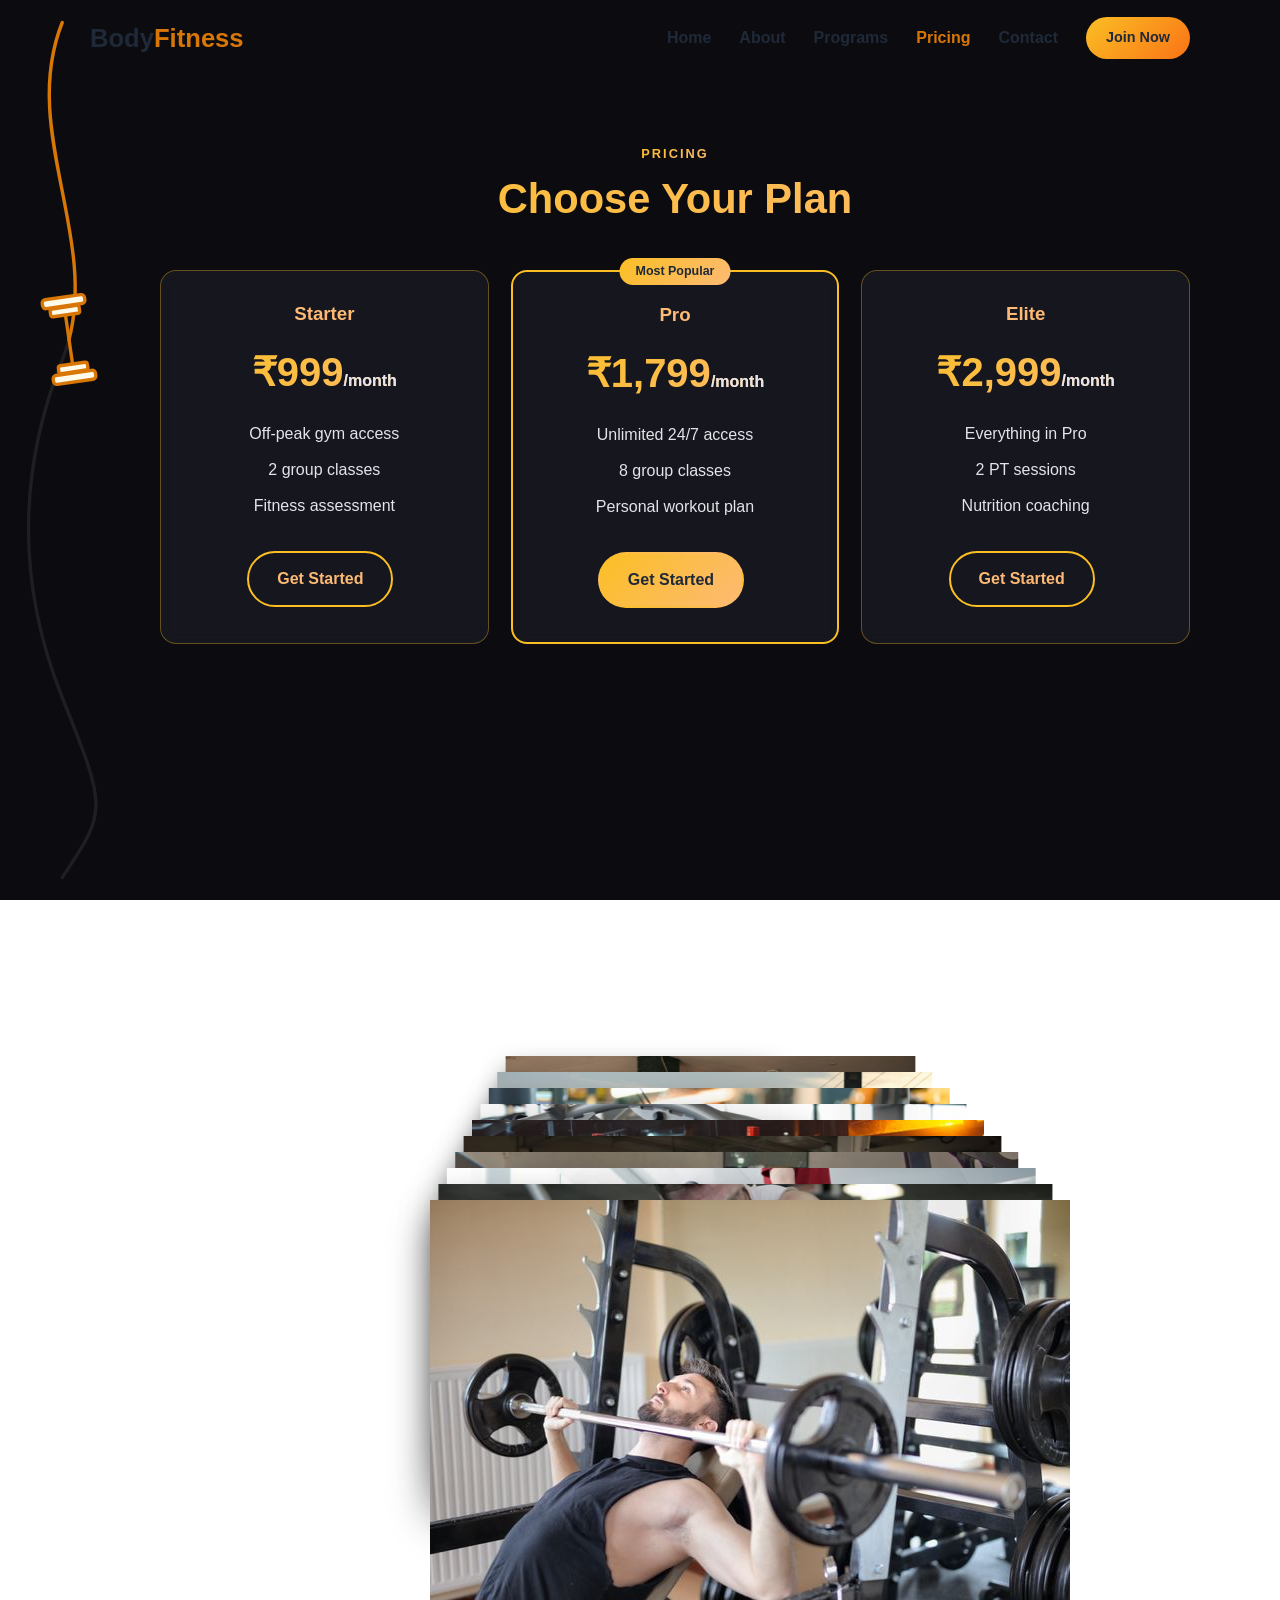
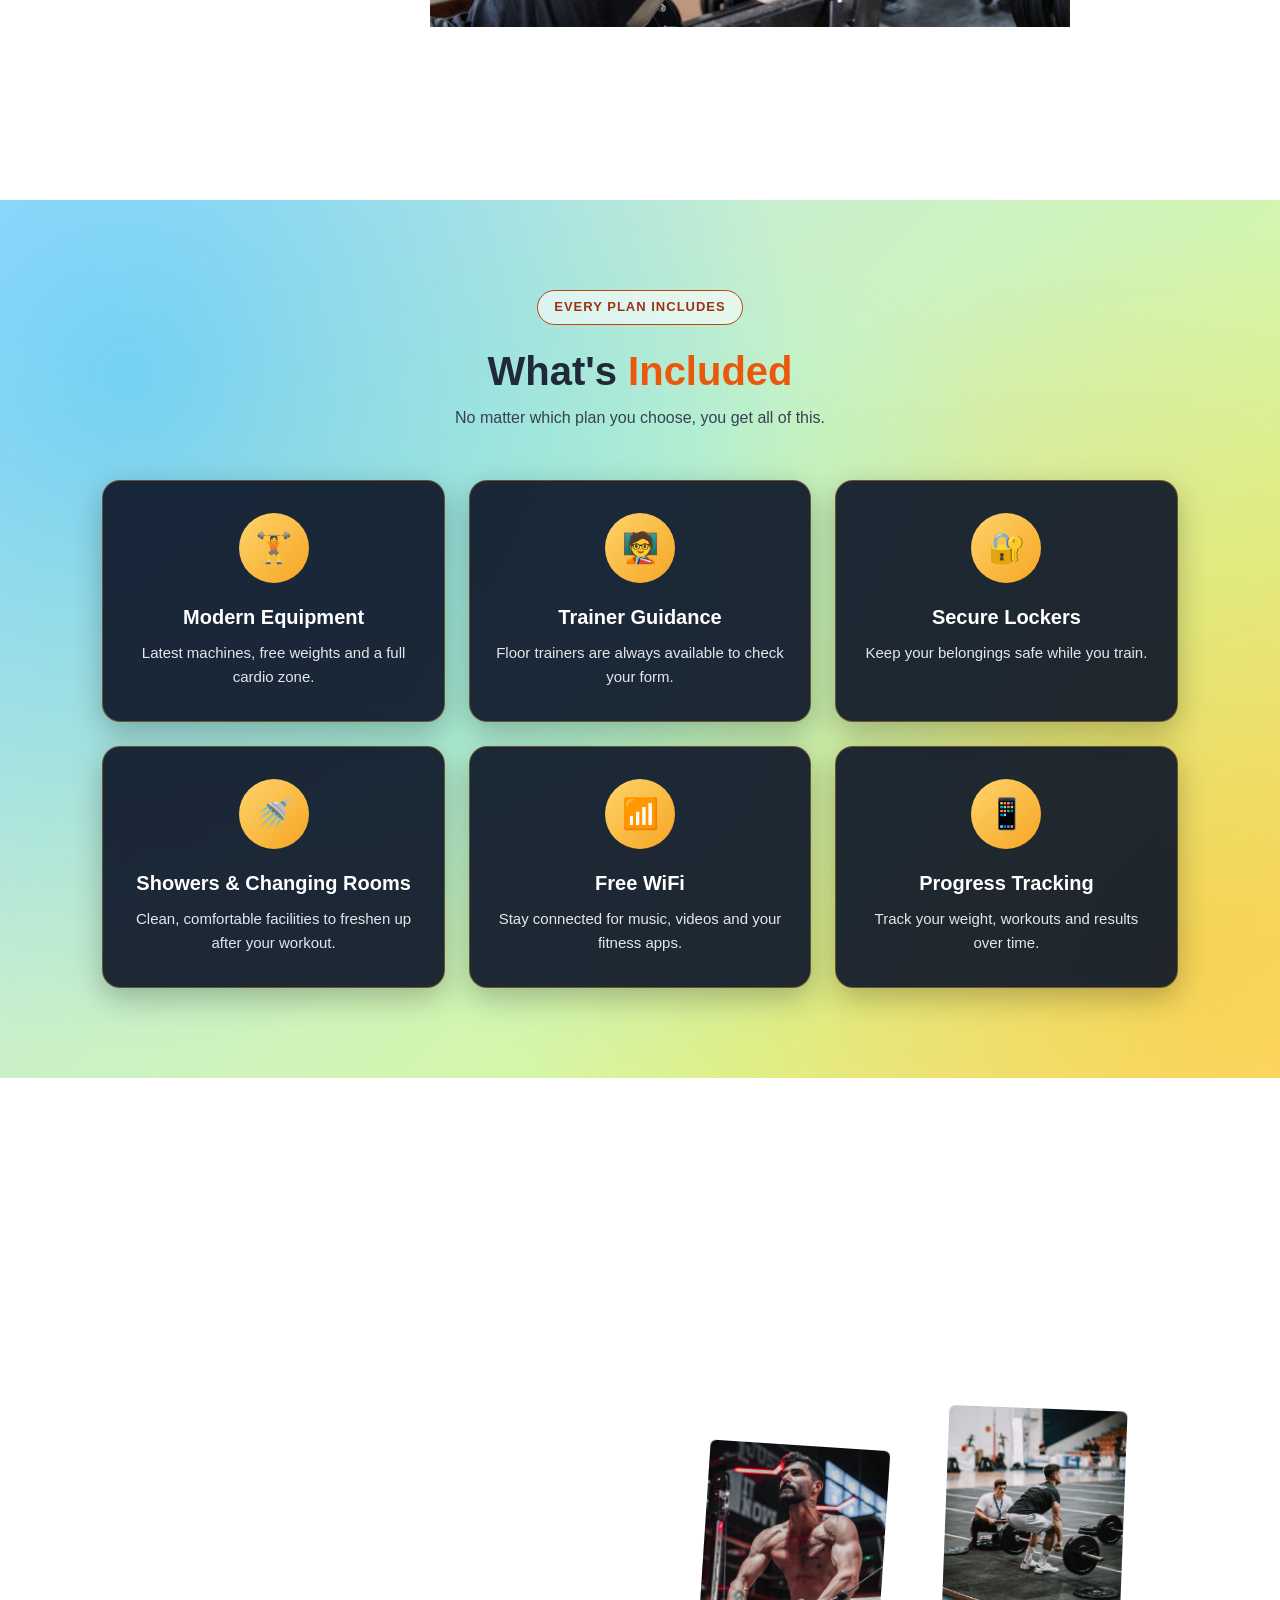
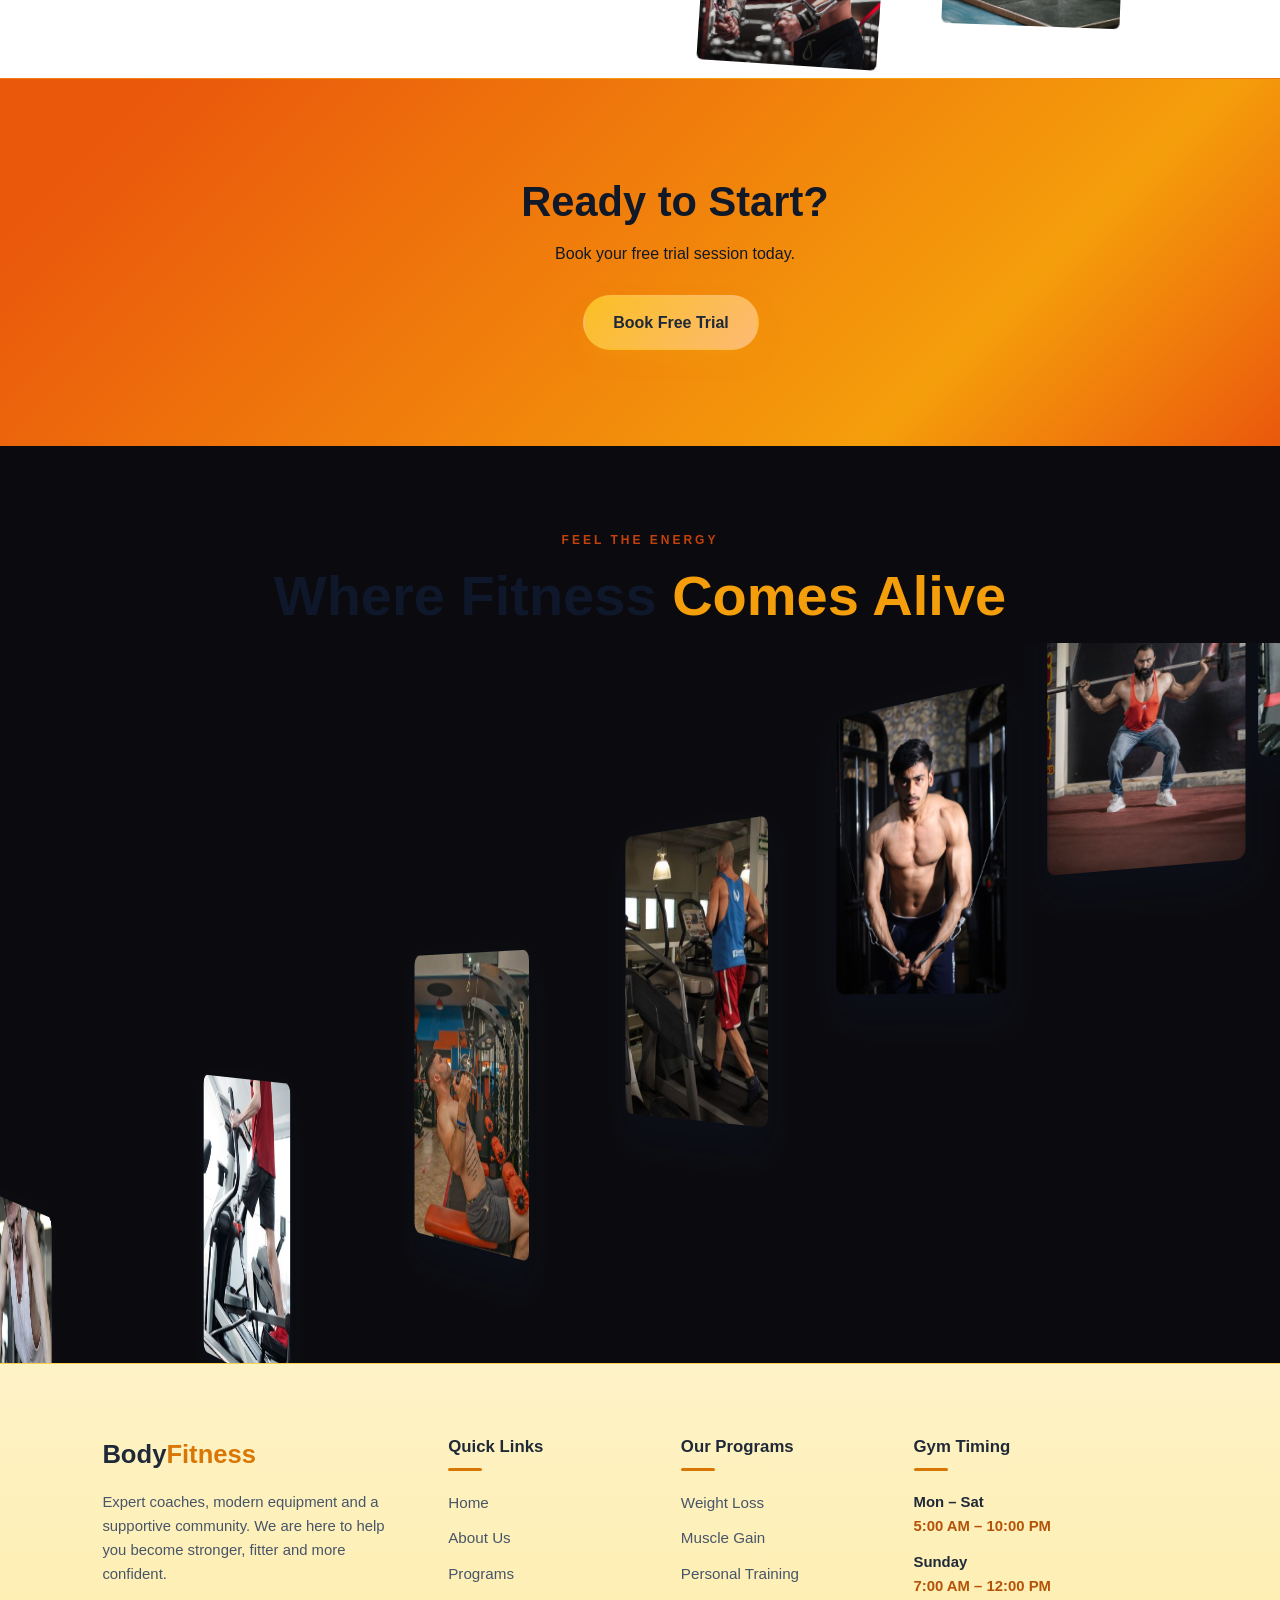
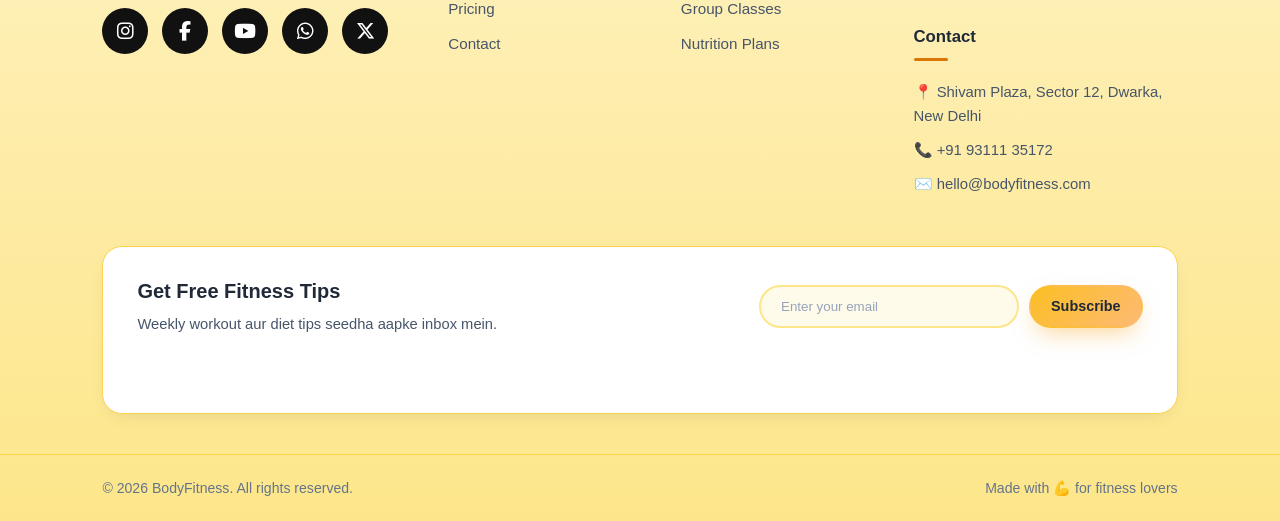
==== pricing.html @ fb6f9231 "update code" ====
<!DOCTYPE html>
<html lang="en">
<head>
  <meta charset="UTF-8" />
  <meta name="viewport" content="width=device-width, initial-scale=1" />
  <title>Pricing – BodyFitness</title>
  <link rel="stylesheet" href="style.css" />
  <link rel="stylesheet" href="https://cdnjs.cloudflare.com/ajax/libs/font-awesome/6.5.1/css/all.min.css">
  <link rel="stylesheet" href="image-trail.css" />
</head>
<body>

<!-- Scroll line + dumbbell -->
<svg class="scroll-line" viewBox="0 0 100 800" fill="none" aria-hidden="true">
  <path class="track" d="M50 20 C 10 120, 90 220, 50 320 S 10 520, 50 620 S 90 720, 50 780" />
  <path id="drawPath" d="M50 20 C 10 120, 90 220, 50 320 S 10 520, 50 620 S 90 720, 50 780" />
  <g id="dumbbell">
    <g id="dbSpin" stroke="#d97706" stroke-width="3" stroke-linejoin="round" fill="#fffbeb">
      <line x1="-22" y1="0" x2="22" y2="0" />
      <rect x="-38" y="-19" width="8" height="38" rx="3" />
      <rect x="-29" y="-13" width="7" height="26" rx="2" />
      <rect x="22" y="-13" width="7" height="26" rx="2" />
      <rect x="30" y="-19" width="8" height="38" rx="3" />
    </g>
  </g>
</svg>

<!-- Navigation -->
<header class="nav" id="nav">
  <div class="nav-inner">
    <a href="index.html" class="logo">Body<span>Fitness</span></a>
    <nav class="menu" id="menu">
      <a href="index.html">Home</a>
      <a href="about.html">About</a>
      <a href="programs.html">Programs</a>
      <a href="pricing.html" class="active">Pricing</a>
      <a href="contact.html">Contact</a>
      <a href="contact.html" class="btn btn-sm">Join Now</a>
    </nav>
    <button class="burger" id="burger" aria-label="Menu">☰</button>
  </div>
</header>

<!-- Pricing -->
<section id="pricing" class="section pricing-video page-top">
  <video class="bg-video" autoplay muted loop playsinline preload="metadata">
    <source src="video/Gym6.mp4" type="video/mp4">
  </video>
  <div class="bg-overlay"></div>

  <div class="container pricing-content">
    <div class="head reveal">
      <span class="eyebrow">Pricing</span>
      <h2>Choose Your Plan</h2>
    </div>
    <div class="grid g3">
      <article class="card price reveal">
        <h3>Starter</h3>
        <div class="amount">₹999<small>/month</small></div>
        <ul><li>Off-peak gym access</li><li>2 group classes</li><li>Fitness assessment</li></ul>
        <a href="contact.html" class="btn btn-outline">Get Started</a>
      </article>
      <article class="card price popular reveal">
        <span class="badge">Most Popular</span>
        <h3>Pro</h3>
        <div class="amount">₹1,799<small>/month</small></div>
        <ul><li>Unlimited 24/7 access</li><li>8 group classes</li><li>Personal workout plan</li></ul>
        <a href="contact.html" class="btn">Get Started</a>
      </article>
      <article class="card price reveal">
        <h3>Elite</h3>
        <div class="amount">₹2,999<small>/month</small></div>
        <ul><li>Everything in Pro</li><li>2 PT sessions</li><li>Nutrition coaching</li></ul>
        <a href="contact.html" class="btn btn-outline">Get Started</a>
      </article>
    </div>
  </div>
</section>

<!-- RECENT WORKS ANIMATION -->
<section class="rw-section" id="recent-works">
  <div class="rw-head">
    <span>RECENT WORKS</span>
    <span>2023-2026</span>
  </div>

  <div class="rw-scene">
    <div class="rw-stack">
      <div class="rw-card"><img src="images/Fitness.jpg" /></div>
      <div class="rw-card"><img src="images/Gym1.jpg" /></div>
      <div class="rw-card"><img src="images/Gym2.jpg" /></div>
      <div class="rw-card"><img src="images/Gym3.jpg" /></div>
      <div class="rw-card"><img src="images/Gym4.jpg" /></div>
      <div class="rw-card"><img src="images/Gym5.jpg" /></div>
      <div class="rw-card"><img src="images/Gym6.jpg" /></div>
      <div class="rw-card"><img src="images/Gym.jpg" /></div>
      <div class="rw-card"><img src="images/Crossfit.jpg" /></div>
      <div class="rw-card"><img src="images/Muscle-Gain.jpg" /></div>
    </div>
  </div>
</section>

<!-- WHAT'S INCLUDED -->
<section class="included" id="included">
  <div class="included-head">
    <span class="included-tag">Every Plan Includes</span>
    <h2>What's <span>Included</span></h2>
    <p>No matter which plan you choose, you get all of this.</p>
  </div>

  <div class="included-grid">
    <div class="inc-card">
      <div class="inc-icon">🏋️</div>
      <h3>Modern Equipment</h3>
      <p>Latest machines, free weights and a full cardio zone.</p>
    </div>

    <div class="inc-card">
      <div class="inc-icon">🧑‍🏫</div>
      <h3>Trainer Guidance</h3>
      <p>Floor trainers are always available to check your form.</p>
    </div>

    <div class="inc-card">
      <div class="inc-icon">🔐</div>
      <h3>Secure Lockers</h3>
      <p>Keep your belongings safe while you train.</p>
    </div>

    <div class="inc-card">
      <div class="inc-icon">🚿</div>
      <h3>Showers & Changing Rooms</h3>
      <p>Clean, comfortable facilities to freshen up after your workout.</p>
    </div>

    <div class="inc-card">
      <div class="inc-icon">📶</div>
      <h3>Free WiFi</h3>
      <p>Stay connected for music, videos and your fitness apps.</p>
    </div>

    <div class="inc-card">
      <div class="inc-icon">📱</div>
      <h3>Progress Tracking</h3>
      <p>Track your weight, workouts and results over time.</p>
    </div>
  </div>
</section>

<section class="included1" id="included1"
data-trail
data-images="images/DeadLift.jpg, images/flys.jpg, images/overhead.jpg, images/pullup.jpg, images/pushup.jpg, images/single leg lunge.jpg, images/trainer2.jpg, images/trainer3.jpg, images/trainer4.jpg, images/trainer1.jpg ">
</section>

<!-- CTA -->
<section id="cta" class="section cta">
  <div class="container center reveal">
    <h2>Ready to Start?</h2>
    <p>Book your free trial session today.</p>
    <a href="contact.html" class="btn">Book Free Trial</a>
  </div>
</section>

<!-- Gallery section -->
<section class="dg-section">

  <div class="dg-intro">
    <span class="dg-eyebrow">FEEL THE ENERGY</span>
    <h2>Where Fitness <span>Comes Alive</span></h2>
  </div>

  <div class="dg-stage">
    <div class="dg-card"><img src="images/Gym1.jpg" alt="" draggable="false" /></div>
    <div class="dg-card"><img src="images/Gym2.jpg" alt="" draggable="false" /></div>
    <div class="dg-card"><img src="images/Gym3.jpg" alt="" draggable="false" /></div>
    <div class="dg-card"><img src="images/Gym4.jpg" alt="" draggable="false" /></div>
    <div class="dg-card"><img src="images/gym7.jpg" alt="" draggable="false" /></div>
    <div class="dg-card"><img src="images/gym8.jpg" alt="" draggable="false" /></div>
    <div class="dg-card"><img src="images/Cardio.jpg" alt="" draggable="false" /></div>
    <div class="dg-card"><img src="images/single leg lunge.jpg" alt="" draggable="false" /></div>
  </div>

</section>

<!-- <footer class="footer">
  <div class="footer-links">
    <a href="index.html">Home</a>
    <a href="about.html">About</a>
    <a href="programs.html">Programs</a>
    <a href="pricing.html">Pricing</a>
    <a href="contact.html">Contact</a>
  </div>
  <p>© <span id="year"></span> BodyFitness. All rights reserved.</p>
</footer> -->
<footer class="ft">

  <div class="ft-main">

    <!-- Brand + social -->
    <div class="ft-col ft-brand">
      <a href="index.html" class="logo">Body<span>Fitness</span></a>
      <p>Expert coaches, modern equipment and a supportive community. We are here to help you become stronger, fitter and more confident.</p>
      <div class="ft-social">
  <a href="https://www.instagram.com" target="_blank" rel="noopener noreferrer" aria-label="Instagram" title="Instagram">
    <i class="fa-brands fa-instagram"></i>
  </a>
  <a href="https://www.facebook.com" target="_blank" rel="noopener noreferrer" aria-label="Facebook" title="Facebook">
    <i class="fa-brands fa-facebook-f"></i>
  </a>
   <a href="https://www.youtube.com" target="_blank" rel="noopener noreferrer" aria-label="YouTube" title="YouTube">
    <i class="fa-brands fa-youtube"></i>
   </a>
   <a href="https://wa.me/919311135172" target="_blank" rel="noopener noreferrer" aria-label="WhatsApp" title="WhatsApp">
    <i class="fa-brands fa-whatsapp"></i>
   </a>
   <a href="https://www.x.com" target="_blank" rel="noopener noreferrer" aria-label="X" title="X">
    <i class="fa-brands fa-x-twitter"></i>
   </a>
  </div>
    </div>

    <!-- Quick links -->
    <div class="ft-col">
      <h4>Quick Links</h4>
      <a href="index.html">Home</a>
      <a href="about.html">About Us</a>
      <a href="programs.html">Programs</a>
      <a href="pricing.html">Pricing</a>
      <a href="contact.html">Contact</a>
    </div>

    <!-- Programs -->
    <div class="ft-col">
      <h4>Our Programs</h4>
      <a href="programs.html">Weight Loss</a>
      <a href="programs.html">Muscle Gain</a>
      <a href="programs.html">Personal Training</a>
      <a href="programs.html">Group Classes</a>
      <a href="programs.html">Nutrition Plans</a>
    </div>

    <!-- Timing + Contact -->
    <div class="ft-col">
      <h4>Gym Timing</h4>
      <p class="ft-time"><b>Mon – Sat</b><span>5:00 AM – 10:00 PM</span></p>
      <p class="ft-time"><b>Sunday</b><span>7:00 AM – 12:00 PM</span></p>
      <h4 class="ft-gap">Contact</h4>
      <p>📍 Shivam Plaza, Sector 12, Dwarka, New Delhi</p>
      <p>📞 +91 93111 35172</p>
      <p>✉️ hello@bodyfitness.com</p>
    </div>

  </div>

  <!-- Newsletter -->
  <div class="ft-news">
    <div>
      <h4>Get Free Fitness Tips</h4>
      <p>Weekly workout aur diet tips seedha aapke inbox mein.</p>
    </div>
    <form id="newsForm" class="ft-form">
      <input type="email" placeholder="Enter your email" required />
      <button type="submit" class="btn btn-sm">Subscribe</button>
    </form>
    <p class="ft-msg" id="newsMsg"></p>
  </div>

  <!-- Bottom bar -->
  <div class="ft-bottom">
    <p>© <span id="year"></span> BodyFitness. All rights reserved.</p>
    <p>Made with 💪 for fitness lovers</p>
  </div>

</footer>

<script src="https://cdnjs.cloudflare.com/ajax/libs/gsap/3.12.5/gsap.min.js"></script>
<script src="image-trail.js"></script>
<script src="diagonal-stack.js"></script>
<script src="recent-works.js"></script>
<script src="script.js"></script>
</body>
</html>
---- style.css ----
:root{--bg:#0b0b0f;--bg2:#14141b;--card:#1a1a23;--text:#f2f2f5;--muted:#a0a0ad;--accent:#d97706;--accent2:#f97316;--radius:16px}
*{box-sizing:border-box;margin:0;padding:0}
html{scroll-behavior:smooth;scroll-padding-top:70px}
body{font-family:'Segoe UI',Roboto,Arial,sans-serif;background:var(--bg);color:var(--text);line-height:1.6;overflow-x:hidden}
a{color:inherit;text-decoration:none}
ul{list-style:none}
p{color:var(--muted)}
.container{width:min(1100px,92%);margin:auto}
.center{text-align:center}

/* Buttons */
.btn{display:inline-block;background:linear-gradient(135deg,var(--accent),var(--accent2));color:#111;font-weight:700;
  padding:13px 28px;border-radius:50px;border:2px solid transparent;cursor:pointer;transition:.25s;margin:6px 8px 6px 0}
.btn:hover{transform:translateY(-3px);box-shadow:0 10px 25px rgba(255,90,31,.35)}
.btn-outline{background:transparent;color:var(--text);border-color:var(--accent)}
.btn-sm{padding:9px 20px;font-size:.9rem;margin:0}

/* Scroll line */
.scroll-line{position:fixed;left:6px;top:0;height:100vh;aspect-ratio:100/800;z-index:40;pointer-events:none;overflow:visible}
.scroll-line path{stroke-linecap:round;stroke-width:3;fill:none}
.scroll-line .track{stroke:rgba(255,255,255,.08)}
#drawPath{stroke:var(--accent)}
@media(max-width:1100px){.scroll-line{display:none}}
@media(min-width:1101px){.hero-content,.section>.container,.footer{padding-left:70px}}

/* Navbar */
/* .nav{position:fixed;top:0;width:100%;z-index:60;transition:.3s}
.nav.scrolled{background:rgba(11,11,15,.9);backdrop-filter:blur(10px);box-shadow:0 5px 20px rgba(0,0,0,.5)}
.nav-inner{width:min(1100px,92%);margin:auto;display:flex;justify-content:space-between;align-items:center;height:76px;transition:height .3s}
.nav.scrolled .nav-inner{height:58px}
.logo{font-size:1.6rem;font-weight:800}
.logo span{color:var(--accent)}
.menu{display:flex;align-items:center;gap:28px}
.menu a:not(.btn):hover,.menu a.active{color:var(--accent)}
.burger{display:none;background:none;border:0;color:#fff;font-size:1.8rem;cursor:pointer} */
/* Navbar */
/* .nav{position:fixed;top:0;width:100%;z-index:60;transition:.3s;background:rgba(255,251,235,.85);backdrop-filter:blur(10px);border-bottom:1px solid #fde68a}
.nav.scrolled{background:rgba(255,251,235,.96);backdrop-filter:blur(10px);box-shadow:0 5px 20px rgba(15,23,42,.15)}
.nav-inner{width:min(1100px,92%);margin:auto;display:flex;justify-content:space-between;align-items:center;height:76px;transition:height .3s}
.nav.scrolled .nav-inner{height:58px}
.logo{font-size:1.6rem;font-weight:800;color:#1f2937}
.logo span{color:#d97706}
.menu{display:flex;align-items:center;gap:28px}
.menu a:not(.btn){color:#1f2937;font-weight:600}
.menu a:not(.btn):hover,.menu a.active{color:#d97706}
.menu a.btn.btn-sm{background:linear-gradient(135deg,#fbbf24,#f97316);color:#1f2937;border:none;box-shadow:0 8px 20px -8px rgba(245,158,11,.6)}
.menu a.btn.btn-sm:hover{transform:translateY(-2px);box-shadow:0 12px 26px -8px rgba(245,158,11,.7)}
.burger{display:none;background:none;border:0;color:#1f2937;font-size:1.8rem;cursor:pointer} */
.nav{position:fixed;top:0;width:100%;z-index:60;transition:.3s;background:transparent;border:0;box-shadow:none;backdrop-filter:none}
.nav.scrolled{background:transparent;box-shadow:none;backdrop-filter:none}
.nav-inner{width:min(1100px,92%);margin:auto;display:flex;justify-content:space-between;align-items:center;height:76px;transition:height .3s}
.nav.scrolled .nav-inner{height:58px}
.logo{font-size:1.6rem;font-weight:800;color:#1f2937}
.logo span{color:#d97706}
.menu{display:flex;align-items:center;gap:28px}
.menu a:not(.btn){color:#1f2937;font-weight:600}
.menu a:not(.btn):hover,.menu a.active{color:#d97706}
.menu a.btn.btn-sm{background:linear-gradient(135deg,#fbbf24,#f97316);color:#1f2937;border:none;box-shadow:none}
.menu a.btn.btn-sm:hover{transform:translateY(-2px)}
.burger{display:none;background:none;border:0;color:#1f2937;font-size:1.8rem;cursor:pointer}

/* Hero */
.hero{position:relative;height:100vh;min-height:620px;display:flex;align-items:center;overflow:hidden;
  background:radial-gradient(circle at 75% 25%,rgba(255,90,31,.35),transparent 55%),var(--bg2)}
.hero-video{position:absolute;inset:0;width:100%;height:100%;object-fit:cover}
.hero-overlay{position:absolute;inset:0;background:linear-gradient(90deg,rgba(0,0,0,.77),rgba(0,0,0,.1))}
.hero-content{position:relative;z-index:2}
.tag{display:inline-block;background:rgba(255,255,255,.1);padding:6px 16px;border-radius:50px;font-size:.85rem;color:var(--accent2);margin-bottom:18px}
.hero h1{font-size:clamp(2.4rem,6vw,4.6rem);line-height:1.1;margin-bottom:18px}
.hero h1 span{color:var(--accent)}
.hero p{max-width:520px;margin-bottom:26px;color:#ddd}

/* Sections */
.section{padding:90px 0}
.dark{background:var(--bg2)}
.head{text-align:center;margin-bottom:46px}
.eyebrow{color:var(--accent);font-weight:700;letter-spacing:2px;text-transform:uppercase;font-size:.8rem}
h2{font-size:clamp(1.7rem,3.5vw,2.6rem);margin:8px 0 14px;line-height:1.2}
.two-col{display:grid;grid-template-columns:1fr 1fr;gap:50px;align-items:center}
.stats{display:grid;gap:16px}
.stats div{background:var(--card);padding:22px;border-radius:var(--radius);border-left:5px solid var(--accent)}
.stats b{font-size:2.2rem;color:var(--accent);display:block}
.stats small{color:var(--muted)}

.grid{display:grid;grid-template-columns:repeat(4,1fr);gap:22px}
.grid.g3{grid-template-columns:repeat(3,1fr)}
.card{background:var(--card);padding:28px;border-radius:var(--radius);border:1px solid #262633;transition:.3s}
.card:hover{transform:translateY(-6px);border-color:var(--accent)}
.icon{font-size:2.2rem;margin-bottom:10px}

.price{position:relative;text-align:center}
.amount{font-size:2.5rem;font-weight:800;margin:12px 0}
.amount small{font-size:1rem;color:var(--muted)}
.price ul{margin-bottom:22px;color:var(--muted)}
.price li{padding:5px 0}
.popular{border:2px solid var(--accent)}
.badge{position:absolute;top:-14px;left:50%;transform:translateX(-50%);background:var(--accent);color:#111;padding:4px 16px;border-radius:50px;font-size:.78rem;font-weight:700}

/* .cta{background:linear-gradient(135deg,rgba(255,90,31,.18),rgba(255,183,3,.08)),var(--bg2)}
.cta p{margin-bottom:22px} */
/* CTA: golden-peach */
.cta{
  background:linear-gradient(135deg,#ea580c 10%,#f59e0b 75%,#ea580c 100%);
  border-top:1px solid rgba(251,191,36,.25);
}
.cta h2{
  /* background:linear-gradient(135deg,#fbbf24,#fdba74); */
  background: none;
  -webkit-background-clip:initial;
  background-clip:initial;
  -webkit-text-fill-color:#111827;
  color: #111827;
}
.cta p{
  margin-bottom:22px;
  color:#111827;
}
.cta .btn{
  background:linear-gradient(135deg,#fbbf24,#fdba74);
  color:#1f2937;
  box-shadow:0 10px 25px -8px rgba(245,158,11,.5);
  transition: background .3s ease, color .3s ease,transform .3s ease,box-shadow .3s ease;
}
.cta .btn:hover{
  background: #111827;
  color:#fbbf24;
  transform:translateY(-3px);
  box-shadow:0 16px 32px -8px rgba(17,24,39,.5);
}
.footer{background:#07070a;padding:26px 0;text-align:center}

/* Reveal */
.reveal{opacity:0;transform:translateY(40px);transition:opacity 1s,transform 1s}
.reveal.show{opacity:1;transform:none}

@media(max-width:900px){.two-col{grid-template-columns:1fr}.grid,.grid.g3{grid-template-columns:1fr 1fr}}
@media(max-width:640px){
  .burger{display:block}
  .menu{position:absolute;top:76px;left:0;width:100%;background:var(--bg2);flex-direction:column;padding:24px 0;gap:18px;display:none}
  .menu.open{display:flex}
  .grid,.grid.g3{grid-template-columns:1fr}
  .section{padding:65px 0}
}

/* About video background */
/* .about-video{position:relative;overflow:hidden;background:var(--bg2)}
.bg-video{position:absolute;inset:0;width:100%;height:100%;object-fit:cover}
.bg-overlay{position:absolute;inset:0;background:linear-gradient(90deg,rgba(0,0,0,.66),rgba(0,0,0,.11))}
.about-content{position:relative;z-index:2}
.about-video p{color:#e4e4ea}
.about-video .stats div{background:rgba(26,26,35,.75);backdrop-filter:blur(6px)} */
/* About video background */
.about-video{position:relative;overflow:hidden;background:var(--bg2)}
.bg-video{position:absolute;inset:0;width:100%;height:100%;object-fit:cover}
.bg-overlay{position:absolute;inset:0;background:linear-gradient(90deg,rgba(0,0,0,.66),rgba(0,0,0,.11))}
.about-content{position:relative;z-index:2}
.about-video p{color:#e4e4ea}

/* Eyebrow: golden */
.about-video .eyebrow{color:#fbbf24}

/* Stats cards */
.about-video .stats div{
  background:rgba(26,26,35,.75);
  backdrop-filter:blur(6px);
  border-left:4px solid #fbbf24;
  transition:.3s;
}
.about-video .stats div:hover{
  transform:translateX(-8px);
  box-shadow:0 14px 30px -10px rgba(245,158,11,.5);
}

/* Numbers: golden-peach gradient text */
.about-video .stats b{
  background:linear-gradient(135deg,#fbbf24,#fdba74);
  -webkit-background-clip:text;
  background-clip:text;
  -webkit-text-fill-color:transparent;
  color:transparent;
}

/* Programs video background */
.programs-video {
  position: relative;
  overflow: hidden;
  background: #000;
}

.programs-video .bg-video {
  position: absolute;
  inset: 0;
  width: 100%;
  height: 100%;
  object-fit: cover;
  z-index: 0;
}

.programs-video .bg-overlay {
  position: absolute;
  inset: 0;
  background: rgba(0, 0, 0, 0.15);
  z-index: 1;
}

.programs-content {
  position: relative;
  z-index: 2;
}

.programs-video p {
  color: #fff;
  text-shadow: 0 2px 8px rgba(0, 0, 0, 0.7);
}

.programs-video .card {
  background: rgba(26, 26, 35, 0.45);
  backdrop-filter: blur(2px);
  -webkit-backdrop-filter: blur(2px);
  border: 1px solid rgba(251, 191, 36, 0.35);
}

/* Programs: golden-peach */
.programs-video h1,
.programs-video h2 {
  background: linear-gradient(135deg, #fbbf24, #fdba74);
  -webkit-background-clip: text;
  background-clip: text;
  -webkit-text-fill-color: transparent;
  color: transparent;
  text-shadow: none;
}

.programs-video .card h3 {
  color: #fdba74;
  text-shadow: 0 2px 8px rgba(0, 0, 0, 0.7);
}

.programs-video .eyebrow {
  background: linear-gradient(135deg, #fbbf24, #fdba74);
  -webkit-background-clip: text;
  background-clip: text;
  -webkit-text-fill-color: transparent;
  color: transparent;
}

/* Programs video background */
/* .programs-video{position:relative;overflow:hidden;background:var(--bg2)}
.programs-video .bg-overlay{background:rgba(0,0,0,.1)}
.programs-content{position:relative;z-index:2}
.programs-video p{color:#e4e4ea}
.programs-video .card{background:rgba(26,26,35,.7);backdrop-filter:blur(6px)} */

/* Programs: golden-peach */
/* .programs-video h1,
.programs-video h2{
  background:linear-gradient(135deg,#fbbf24,#fdba74);
  -webkit-background-clip:text;
  background-clip:text;
  -webkit-text-fill-color:transparent;
  color:transparent;
}
.programs-video .card h3{
  color:#fdba74;
}
.programs-video .card{
  border:1px solid rgba(251,191,36,.35);
}
.programs-video .bg-overlay{
  background:rgba(0,0,0,.4);
}

.programs-video .eyebrow{
  background:linear-gradient(135deg,#fbbf24,#fdba74);
  -webkit-background-clip:text;
  background-clip:text;
  -webkit-text-fill-color:transparent;
  color:transparent;
} */

/* Contact */
.contact-info{display:grid;gap:18px}
.info-item{display:flex;gap:16px;align-items:flex-start;background:var(--card);padding:18px;border-radius:var(--radius);border-left:5px solid var(--accent)}
.info-item .icon{font-size:1.6rem;margin:0}
.info-item h3{font-size:1rem;margin-bottom:2px}
.contact-form{display:grid;gap:14px}
.contact-form input,.contact-form select,.contact-form textarea{
  width:100%;padding:14px 16px;background:var(--bg2);border:1px solid #2c2c3a;border-radius:12px;
  color:var(--text);font:inherit;outline:none;transition:.25s}
.contact-form input:focus,.contact-form select:focus,.contact-form textarea:focus{border-color:var(--accent);box-shadow:0 0 0 3px rgba(255,90,31,.2)}
.contact-form button{margin:0;width:100%}
.form-msg{text-align:center;color:var(--accent2);min-height:1.2em}

/* Pricing video background */
.pricing-video{position:relative;overflow:hidden;background:var(--bg2)}
.pricing-video .bg-overlay{background:rgba(0,0,0,.4)}
.pricing-content{position:relative;z-index:2}
.pricing-video p,.pricing-video .price ul{color:#e4e4ea}
.pricing-video .card{
  background:rgba(26,26,35,.75);
  backdrop-filter:blur(6px);
  border:1px solid rgba(251,191,36,.35);
}
.pricing-video .card:hover{border-color:#fbbf24}

/* Golden-peach: label + heading + plan names + price */
.pricing-video .eyebrow,
.pricing-video h1,
.pricing-video h2,
.pricing-video .amount{
  background:linear-gradient(135deg,#fbbf24,#fdba74);
  -webkit-background-clip:text;
  background-clip:text;
  -webkit-text-fill-color:transparent;
  color:transparent;
}
.pricing-video .card h3{color:#fdba74}
.pricing-video .amount small{
  -webkit-text-fill-color:#e4e4ea;
  color:#e4e4ea;
}

/* Popular plan */
.pricing-video .popular{border:2px solid #fbbf24}
.pricing-video .badge{
  background:linear-gradient(135deg,#fbbf24,#fdba74);
  color:#1f2937;
}

/* Buttons */
.pricing-video .btn{
  background:linear-gradient(135deg,#fbbf24,#fdba74);
  color:#1f2937;
}
.pricing-video .btn-outline{
  background:transparent;
  color:#fdba74;
  border-color:#fbbf24;
}
.pricing-video .btn-outline:hover{
  background:linear-gradient(135deg,#fbbf24,#fdba74);
  color:#1f2937;
}

/* Contact video background */
/* .contact-video{position:relative;overflow:hidden;background:var(--bg2)}
.contact-video .bg-overlay{background:rgba(0,0,0,.2)}
.contact-content{position:relative;z-index:2}
.contact-video p{color:#e4e4ea}
.contact-video .info-item{background:rgba(26,26,35,.75);backdrop-filter:blur(6px)}
.contact-video .contact-form{background:rgba(26,26,35,.75);backdrop-filter:blur(6px)}
.contact-video .contact-form input,
.contact-video .contact-form select,
.contact-video .contact-form textarea{background:rgba(11,11,15,.7)} */
/* Contact video background */
.contact-video{position:relative;overflow:hidden;background:var(--bg2)}
.contact-video .bg-overlay{background:rgba(0,0,0,.4)}
.contact-content{position:relative;z-index:2}
.contact-video p{color: #fbbf24}

/* Golden-peach: label + heading */
.contact-video .eyebrow,
.contact-video h1,
.contact-video h2{
  background:linear-gradient(135deg,#fbbf24,#fdba74);
  -webkit-background-clip:text;
  background-clip:text;
  -webkit-text-fill-color:transparent;
  color:transparent;
}

/* Info cards */
.contact-video .info-item{
  background:rgba(26,26,35,.75);
  backdrop-filter:blur(6px);
  border-left:5px solid #fbbf24;
}
.contact-video .info-item h3{color:#fdba74}

/* Form */
.contact-video .contact-form{
  background:rgba(26,26,35,.75);
  backdrop-filter:blur(6px);
  border:1px solid rgba(251,191,36,.35);
  padding:22px;
  border-radius:var(--radius);
}
.contact-video .contact-form input,
.contact-video .contact-form select,
.contact-video .contact-form textarea{
  background:rgba(11,11,15,.7);
  border:1px solid rgba(251,191,36,.3);
}
.contact-video .contact-form input:focus,
.contact-video .contact-form select:focus,
.contact-video .contact-form textarea:focus{
  border-color:#fbbf24;
  box-shadow:0 0 0 3px rgba(251,191,36,.25);
}

/* Button + message */
.contact-video .contact-form .btn{
  background:linear-gradient(135deg,#fbbf24,#fdba74);
  color:#1f2937;
  box-shadow:0 10px 25px -8px rgba(245,158,11,.5);
}
.contact-video .form-msg{color:#fdba74}

.contact-video .info-item + .btn,
.contact-video .contact-info .btn,
.contact-video a.btn{
  background:linear-gradient(135deg,#fbbf24,#fdba74);
  color:#1f2937;
  box-shadow:0 10px 25px -8px rgba(245,158,11,.5);
}
.contact-video .contact-info .btn:hover,
.contact-video a.btn:hover{
  transform:translateY(-3px);
  box-shadow:0 16px 32px -8px rgba(245,158,11,.6);
}

/* Workouts slider */
/* .wk-section{overflow:hidden}
.wk-slider{overflow:hidden;padding:30px 0 20px}
.wk-track{display:flex;gap:24px;transition:transform .6s cubic-bezier(.2,.8,.2,1);will-change:transform;position:relative}

.wk-card{position:relative;flex:0 0 280px;height:430px;border-radius:20px;overflow:hidden;cursor:pointer;
  transform:scale(.86);opacity:.5;filter:brightness(.7);transition:transform .6s,opacity .6s,filter .6s;background:var(--card)}
.wk-card img{width:100%;height:100%;object-fit:cover;display:block}
.wk-card.active{transform:scale(1);opacity:1;filter:none;box-shadow:0 20px 50px rgba(255,90,31,.25)}

.wk-label{position:absolute;left:18px;bottom:18px;font-weight:800;font-style:italic;text-transform:uppercase;
  color:rgba(255,255,255,.85);letter-spacing:1px;transition:opacity .3s}
.wk-card.active .wk-label{opacity:0}

.wk-panel{position:absolute;left:0;right:0;bottom:0;height:46%;background:var(--accent);color:#111;
  padding:10px 20px 20px;display:flex;flex-direction:column;justify-content:flex-end;gap:10px;
  transform:translateY(calc(100% + 50px ));transition:transform .6s cubic-bezier(.2,.8,.2,1)}
.wk-card.active .wk-panel{transform:translateY(0)}
.wk-wave{position:absolute;left:0;top:-38px;width:100%;height:40px;fill:var(--accent)}
.wk-panel h3{font-style:italic;text-transform:uppercase;font-size:1.25rem;line-height:1.2}
.wk-watch{align-self:flex-start;background:transparent;color:#111;border:2px solid #111;padding:8px 22px}
.wk-watch:hover{background:#111;color:#fff;box-shadow:none}

.wk-nav{display:flex;justify-content:center;gap:14px;margin-top:10px}
.wk-nav button{width:48px;height:48px;border-radius:50%;border:2px solid var(--accent);background:transparent;
  color:var(--text);font-size:1.6rem;cursor:pointer;transition:.25s}
.wk-nav button:hover{background:var(--accent);color:#111}

/* Video popup */
/* .wk-modal{position:fixed;inset:0;background:rgba(0,0,0,.88);display:none;align-items:center;justify-content:center;z-index:100;padding:20px}
.wk-modal.open{display:flex}
.wk-modal video{max-width:min(900px,100%);max-height:80vh;border-radius:14px}
.wk-close{position:absolute;top:20px;right:24px;background:none;border:0;color:#fff;font-size:2rem;cursor:pointer}

@media(max-width:640px){.wk-card{flex-basis:230px;height:370px}} */

/* .wk-section{overflow:hidden}
.wk-slider{overflow:hidden;padding:30px 0 20px}
.wk-track{display:flex;gap:24px;transition:transform .6s cubic-bezier(.2,.8,.2,1);will-change:transform;position:relative}

.wk-card{position:relative;flex:0 0 280px;height:430px;border-radius:20px;overflow:hidden;cursor:pointer;
  transform:scale(.86);opacity:.5;filter:brightness(.7);transition:transform .6s,opacity .6s,filter .6s;background:var(--card)}
.wk-card img{width:100%;height:100%;object-fit:cover;display:block}
.wk-card.active{transform:scale(1);opacity:1;filter:none;box-shadow:0 20px 50px rgba(245,158,11,.35)}

.wk-label{position:absolute;left:18px;bottom:18px;font-weight:800;font-style:italic;text-transform:uppercase;
  color:#fdba74;letter-spacing:1px;transition:opacity .3s}
.wk-card.active .wk-label{opacity:0}

.wk-panel{position:absolute;left:0;right:0;bottom:0;height:46%;background:#fbbf24;color:#1f2937;
  padding:10px 20px 20px;display:flex;flex-direction:column;justify-content:flex-end;gap:10px;
  transform:translateY(calc(100% + 50px));transition:transform .6s cubic-bezier(.2,.8,.2,1)}
.wk-card.active .wk-panel{transform:translateY(0)}
.wk-wave{position:absolute;left:0;top:-38px;width:100%;height:40px;fill:#fbbf24}
.wk-panel h3{font-style:italic;text-transform:uppercase;font-size:1.25rem;line-height:1.2}
.wk-watch{align-self:flex-start;background:transparent;color:#1f2937;border:2px solid #1f2937;padding:8px 22px}
.wk-watch:hover{background:#1f2937;color:#fdba74;box-shadow:none}

.wk-nav{display:flex;justify-content:center;gap:14px;margin-top:10px}
.wk-nav button{width:48px;height:48px;border-radius:50%;border:2px solid #fbbf24;background:transparent;
  color:#fdba74;font-size:1.6rem;cursor:pointer;transition:.25s}
.wk-nav button:hover{background:linear-gradient(135deg,#fbbf24,#fdba74);border-color:transparent;color:#1f2937} */


/* Golden-peach label + heading */
/* .wk-video .eyebrow,
.wk-video h2{
  background:linear-gradient(135deg,#fbbf24,#fdba74);
  -webkit-background-clip:text;
  background-clip:text;
  -webkit-text-fill-color:transparent;
  color:transparent;
} */

/* Video popup */
/* .wk-modal{position:fixed;inset:0;background:rgba(0,0,0,.88);display:none;align-items:center;justify-content:center;z-index:100;padding:20px}
.wk-modal.open{display:flex}
.wk-modal video{max-width:min(900px,100%);max-height:80vh;border-radius:14px}
.wk-close{position:absolute;top:20px;right:24px;background:none;border:0;color:#fdba74;font-size:2rem;cursor:pointer}

@media(max-width:640px){.wk-card{flex-basis:230px;height:370px}} */

/* Workouts slider */
.wk-section{overflow:hidden}
.wk-slider{overflow:hidden;padding:30px 0 20px}
.wk-track{display:flex;gap:24px;transition:transform .6s cubic-bezier(.2,.8,.2,1);will-change:transform;position:relative}

/* Light gradient background */
.wk-section.wk-video{
  position:relative;
  /* background:linear-gradient(135deg,#a78bfa 0%,#60a5fa 20%,#2dd4bf 40%,#fde047 60%,#fb923c 80%,#f472b6 100%) !important; */
  /* background:linear-gradient(135deg,#c4b5fd 0%,#93c5fd 25%,#99f6e4 50%,#fde68a 75%,#fdba74 100%) !important; */
  background:linear-gradient(135deg,#ffffff 100%);
  /* background:linear-gradient(120deg,#c084fc 0%,#60a5fa 30%,#a7f3d0 50%,#f9a8d4 75%,#fcd34d 100%) !important; */
  /* background: linear-gradient(135deg,#ef4444,#f97316,#eab308,#22c55e,#06b6d4,#3b82f6,#a855f7) !important; */
}
.wk-section.wk-video .bg-video,
.wk-section.wk-video .bg-overlay{display:none}
.wk-section.wk-video .head,
.wk-section.wk-video .wk-slider,
.wk-section.wk-video .wk-nav{position:relative;z-index:2}

/* Heading light background pe dikhe */
.wk-video .eyebrow,
.wk-video h2{
  background:linear-gradient(135deg,#d97706,#f59e0b);
  -webkit-background-clip:text;
  background-clip:text;
  -webkit-text-fill-color:transparent;
  color:transparent;
}

.wk-card{position:relative;flex:0 0 280px;height:430px;border-radius:20px;overflow:hidden;cursor:pointer;
  transform:scale(.86);opacity:.7;filter:brightness(.85);transition:transform .6s,opacity .6s,filter .6s;background:var(--card)}
.wk-card img{width:100%;height:100%;object-fit:cover;display:block}
.wk-card.active{transform:scale(1);opacity:1;filter:none;box-shadow:0 20px 50px rgba(245,158,11,.35)}

.wk-label{position:absolute;left:18px;bottom:18px;font-weight:800;font-style:italic;text-transform:uppercase;
  color:#fff;text-shadow:0 2px 6px rgba(0,0,0,.6);letter-spacing:1px;transition:opacity .3s}
.wk-card.active .wk-label{opacity:0}

.wk-panel{position:absolute;left:0;right:0;bottom:0;height:46%;background:#fbbf24;color:#1f2937;
  padding:10px 20px 20px;display:flex;flex-direction:column;justify-content:flex-end;gap:10px;
  transform:translateY(calc(100% + 50px));transition:transform .6s cubic-bezier(.2,.8,.2,1)}
.wk-card.active .wk-panel{transform:translateY(0)}
.wk-wave{position:absolute;left:0;top:-38px;width:100%;height:40px;fill:#fbbf24}
.wk-panel h3{font-style:italic;text-transform:uppercase;font-size:1.25rem;line-height:1.2}
.wk-watch{align-self:flex-start;background:transparent;color:#1f2937;border:2px solid #1f2937;padding:8px 22px}
.wk-watch:hover{background:#1f2937;color:#fdba74;box-shadow:none}

.wk-nav{display:flex;justify-content:center;gap:14px;margin-top:10px}
.wk-nav button{width:48px;height:48px;border-radius:50%;border:2px solid #d97706;background:transparent;
  color:#d97706;font-size:1.6rem;cursor:pointer;transition:.25s}
.wk-nav button:hover{background:linear-gradient(135deg,#fbbf24,#fdba74);border-color:transparent;color:#1f2937}

/* Video popup */
.wk-modal{position:fixed;inset:0;background:rgba(0,0,0,.88);display:none;align-items:center;justify-content:center;z-index:100;padding:20px}
.wk-modal.open{display:flex}
.wk-modal video{max-width:min(900px,100%);max-height:80vh;border-radius:14px}
.wk-close{position:absolute;top:20px;right:24px;background:none;border:0;color:#fdba74;font-size:2rem;cursor:pointer}

@media(max-width:640px){.wk-card{flex-basis:230px;height:370px}}

/* Multi-page additions */
.menu a.active { color: #00e676; }
.section.page-top { padding-top: 140px; min-height: 100vh; }
.footer-links { display: flex; gap: 22px; justify-content: center; flex-wrap: wrap; margin-bottom: 14px; }
.footer-links a { color: #aaa; text-decoration: none; transition: color .3s; }
.footer-links a:hover { color: #00e676; }

/* ===== Home hero slider ===== */
.hs { position: relative; height: 100vh; min-height: 560px; overflow: hidden; background: #0b0b0f; }

.hs-bgs, .hs-bg { position: absolute; inset: 0; width: 100%; height: 100%; }
.hs-bg { object-fit: cover; opacity: 0; transition: opacity .5s ease; }
.hs-bg.active { opacity: 1; }

.hs-overlay {
  position: absolute; inset: 0;
  background: linear-gradient(90deg, rgba(255,251,235,.5) 0%, rgba(255,251,235,.25) 30%, rgba(255,251,235,0) 55%, rgba(255,251,235,0) 100%);
}

/* Curve animation */
.hs-curves { position: absolute; inset: 0; pointer-events: none; }
.hs-curves svg { width: 100%; height: 100%; }
.hs-c {
  fill: none; stroke: url(#hsGrad); stroke-linecap: round;
  stroke-dasharray: 1800; stroke-dashoffset: 1800;
  animation: hsDraw 6s ease-in-out infinite alternate, hsFloat 9s ease-in-out infinite alternate;
}
.hs-c1 { stroke-width: 3;   opacity: .85; }
.hs-c2 { stroke-width: 2;   opacity: .55; animation-delay: .8s, .8s; }
.hs-c3 { stroke-width: 1.5; opacity: .35; animation-delay: 1.6s, 1.6s; }
@keyframes hsDraw  { to { stroke-dashoffset: 0; } }
@keyframes hsFloat { from { transform: translateY(-14px); } to { transform: translateY(18px); } }

/* Slides */
.hs-slides { position: absolute; inset: 0; }
.hs-slide {
  position: absolute; inset: 0; display: flex; align-items: center;
  opacity: 0; visibility: hidden; transition: opacity .4s ease, visibility .4s;
}
.hs-slide.active { opacity: 1; visibility: visible; z-index: 2; }
.hs-content { max-width: 760px; margin-left: 8%; color: #1f2937; }
.hs-content > * { opacity: 0; transform: translateY(34px); }
.hs-slide.active .hs-content > * { animation: hsUp .5s ease forwards; }
.hs-slide.active .hs-content > *:nth-child(1) { animation-delay: .05s; }
.hs-slide.active .hs-content > *:nth-child(2) { animation-delay: .15s; }
.hs-slide.active .hs-content > *:nth-child(3) { animation-delay: .25s; }
.hs-slide.active .hs-content > *:nth-child(4) { animation-delay: .35s; }
@keyframes hsUp { to { opacity: 1; transform: translateY(0); } }

.hs-content h1 { font-size: clamp(2.4rem, 6vw, 4.6rem); line-height: 1.08; margin: 18px 0; font-weight: 800; }
.hs-content h1 span { color: #d97706; }
.hs-content p { font-size: 1.1rem; color: #334155; max-width: 560px; }
.hs-btns { display: flex; gap: 16px; flex-wrap: wrap; margin-top: 28px; }

/* Arrows */
.hs-arrow {
  position: absolute; top: 50%; transform: translateY(-50%); z-index: 5;
  width: 54px; height: 54px; border-radius: 50%; border: 2px solid transparent;
  background: linear-gradient(135deg, #fbbf24, #fdba74);
  color: #1f2937; font-size: 2rem; line-height: 1; cursor: pointer;
  display: flex; align-items: center; justify-content: center; padding-bottom: 4px;
  box-shadow: 0 10px 25px -8px rgba(245, 158, 11, .5);
  transition: .3s;
}
.hs-arrow:hover {
  transform: translateY(-50%) scale(1.08);
  box-shadow: 0 16px 32px -8px rgba(245, 158, 11, .6);
}
.hs-prev { left: 24px; }
.hs-next { right: 24px; }

/* Dots */
.hs-dots { position: absolute; bottom: 34px; left: 50%; transform: translateX(-50%); display: flex; gap: 12px; z-index: 5; }
.hs-dot { width: 12px; height: 12px; border-radius: 12px; background: rgba(255,255,255,.45); border: none; cursor: pointer; transition: .4s; }
.hs-dot.active { width: 36px; background: linear-gradient(90deg, #fbbf24, #fdba74); }

@media (max-width: 768px) {
  .hs-content { margin-left: 0; padding: 0 22px; }
  .hs-arrow { width: 42px; height: 42px; font-size: 1.5rem; }
  .hs-prev { left: 10px; }
  .hs-next { right: 10px; }
}

/* ===== Footer ===== */
.ft { background: linear-gradient(180deg, #fef3c7 0%, #fde68a 100%); color: #475569; position: relative; overflow: hidden; border-top: 1px solid #fcd34d; }

/* Scrolling motivation strip */
.ft-strip {
  display: flex; gap: 28px; white-space: nowrap; width: max-content;
  padding: 16px 0; font-weight: 800; font-size: 1.1rem; letter-spacing: 3px;
  color: #1f2937; background: linear-gradient(90deg, #fbbf24, #f97316);
  animation: ftScroll 25s linear infinite;
}
.ft-strip i { font-style: normal; opacity: .6; }
@keyframes ftScroll { to { transform: translateX(-50%); } }

/* Main grid */
.ft-main {
  display: grid; grid-template-columns: 1.6fr 1fr 1fr 1.4fr; gap: 44px;
  padding: 70px 8% 40px; max-width: 1400px; margin: auto;
}
.ft-col h4 { color: #1f2937; font-size: 1.05rem; margin-bottom: 20px; position: relative; padding-bottom: 10px; }
.ft-col h4::after { content: ""; position: absolute; left: 0; bottom: 0; width: 34px; height: 3px; border-radius: 3px; background: #d97706; }
.ft-col a:not(.logo) { display: block; color: #475569; text-decoration: none; margin-bottom: 11px; font-size: .95rem; transition: .3s; }
.ft-col a:not(.logo):hover { color: #d97706; transform: translateX(6px); }
.ft-col p { font-size: .93rem; margin-bottom: 10px; line-height: 1.6; color: #475569; }
.ft-brand p { margin: 16px 0 22px; max-width: 340px; }
.ft-gap { margin-top: 26px; }

.ft-time { display: flex; flex-direction: column; margin-bottom: 12px !important; }
.ft-time b { color: #1f2937; font-weight: 600; }
.ft-time span { color: #b45309; font-weight: 600; }

/* Social icons */
/* .ft-social { display: flex; gap: 12px; flex-wrap: wrap; }
.ft-col .ft-social a:not(.logo),
.ft-social a {
  width: 44px; height: 44px; border-radius: 50%; margin: 0;
  display: flex; align-items: center; justify-content: center;
  color: #d97706; background: #fff; border: 1px solid #fcd34d;
  transition: .35s;
}
.ft-social a svg { width: 20px; height: 20px; }
.ft-col .ft-social a:not(.logo):hover,
.ft-social a:hover {
  background: linear-gradient(135deg, #fbbf24, #f97316); color: #1f2937;
  transform: translateY(-6px) rotate(8deg);
  box-shadow: 0 10px 25px rgba(245, 158, 11, .35);
  border-color: transparent;
} */

/* .ft-social { display: flex; gap: 14px; flex-wrap: wrap; margin-top: 20px; }
.ft-social a {
  width: 46px; height: 46px; border-radius: 50%;
  display: flex; align-items: center; justify-content: center;
  color: #fff !important; font-size: 1.2rem; text-decoration: none;
  transition: .3s;
}
.ft-social a:hover {
  transform: translateY(-4px) scale(1.08);
  box-shadow: 0 10px 20px -6px rgba(0, 0, 0, .35);
}

.ft-social a.ig { background: linear-gradient(45deg, #f09433, #dc2743, #bc1888) !important; }
.ft-social a.fb { background: #1877f2 !important; }
.ft-social a.yt { background: #ff0000 !important; }
.ft-social a.wa { background: #25d366 !important; }
.ft-social a.tw { background: #000 !important; } */

/* Newsletter */
.ft-news {
  display: flex; align-items: center; justify-content: space-between; gap: 30px; flex-wrap: wrap;
  margin: 0 8% 40px; padding: 28px 34px; border-radius: 20px;
  background: #ffffff; border: 1px solid #fcd34d;
  box-shadow: 0 6px 20px -8px rgba(15, 23, 42, .12);
}
.ft-news h4 { color: #1f2937; font-size: 1.25rem; margin-bottom: 6px; }
.ft-news p { font-size: .92rem; margin: 0; color: #475569; }
.ft-form { display: flex; gap: 10px; flex-wrap: wrap; }
.ft-form input {
  background: #fffbeb; border: 2px solid #fde68a; color: #1f2937;
  padding: 12px 20px; border-radius: 40px; min-width: 260px; font-family: inherit; outline: none; transition: .3s;
}
.ft-form input::placeholder { color: #94a3b8; }
.ft-form input:focus { border-color: #d97706; }
.ft-msg { width: 100%; color: #b45309; font-size: .9rem; min-height: 18px; }

/* Bottom bar */
.ft-bottom {
  display: flex; justify-content: space-between; align-items: center; gap: 10px; flex-wrap: wrap;
  padding: 22px 8%; border-top: 1px solid #fcd34d; font-size: .88rem; color: #64748b;
}
.ft-bottom p { margin: 0; color: #64748b; }

/* Responsive */
@media (max-width: 992px) {
  .ft-main { grid-template-columns: 1fr 1fr; }
}
@media (max-width: 600px) {
  .ft-main { grid-template-columns: 1fr; padding-top: 50px; }
  .ft-news { padding: 22px; }
  .ft-form input { min-width: 100%; }
  .ft-bottom { justify-content: center; text-align: center; }
}

/* ===== Social icons ===== */
/* .ft-social { display: flex; gap: 14px; flex-wrap: wrap; margin-top: 20px; }

.ft-col .ft-social a {
  width: 46px; height: 46px; border-radius: 50%;
  display: flex; align-items: center; justify-content: center;
  color: #fff !important; font-size: 1.2rem; text-decoration: none;
  border: none;
  transition: .3s;
}
.ft-col .ft-social a:hover {
  transform: translateY(-6px) rotate(8deg);
  box-shadow: 0 10px 25px -5px rgba(0, 0, 0, .35);
}

.ft-col .ft-social a.ig { background: linear-gradient(45deg, #f09433, #e6683c, #dc2743, #cc2366, #bc1888) !important; }
.ft-col .ft-social a.fb { background: #1877f2 !important; }
.ft-col .ft-social a.yt { background: #ff0000 !important; }
.ft-col .ft-social a.wa { background: #25d366 !important; }
.ft-col .ft-social a.tw { background: #1da1f2 !important; } */

/* ===== Social icons ===== */
.ft-social { display: flex; gap: 14px; flex-wrap: wrap; margin-top: 20px; }

.ft-social a,
.ft-col .ft-social a {
  width: 46px; height: 46px; border-radius: 50%;
  display: flex; align-items: center; justify-content: center;
  color: #fff !important; font-size: 1.2rem; text-decoration: none;
  background: #111 !important;
  border: none;
  transition: .3s;
}
.ft-social a:hover,
.ft-col .ft-social a:hover {
  transform: translateY(-6px) rotate(8deg);
  box-shadow: 0 10px 25px -5px rgba(0, 0, 0, .35);
}

/* purane colored rules ko black me override */
.ft-social a.ig,
.ft-social a.fb,
.ft-social a.yt,
.ft-social a.wa,
.ft-social a.tw,
.ft-col .ft-social a.ig,
.ft-col .ft-social a.fb,
.ft-col .ft-social a.yt,
.ft-col .ft-social a.wa,
.ft-col .ft-social a.tw {
  background: #111 !important;
}

/* ===== Stats Counter ===== */
.sc {
  position: relative;
  padding: 90px 8%;
  background: linear-gradient(180deg, #fffbeb 0%, #fef3c7 100%);
  overflow: hidden;
}
.sc::before {
  content: "";
  position: absolute; left: 50%; top: -120px; transform: translateX(-50%);
  width: 600px; height: 300px; border-radius: 50%;
  background: radial-gradient(circle, rgba(34, 197, 94, .15), transparent 70%);
  pointer-events: none;
}
.sc-grid {
  position: relative;
  max-width: 1200px; margin: auto;
  display: grid; grid-template-columns: repeat(4, 1fr); gap: 28px;
}
.sc-item {
  text-align: center;
  padding: 38px 20px;
  border-radius: 20px;
  background: #fff;
  border: 1px solid #fde68a;
  transition: transform .4s, border-color .4s, box-shadow .4s;
}
.sc-item:hover {
  transform: translateY(-10px);
  border-color: #f59e0b;
  box-shadow: 0 18px 40px -12px rgba(245, 158, 11, .35);
}
.sc-icon {
  width: 64px; height: 64px; margin: 0 auto 18px;
  display: flex; align-items: center; justify-content: center;
  font-size: 1.8rem; border-radius: 50%;
  background: rgba(34, 197, 94, .1);
  border: 1px solid rgba(34, 197, 94, .35);
}
.sc-item h3 {
  font-size: 3rem; font-weight: 800; line-height: 1;
  background: linear-gradient(90deg, #d97706, #ea580c);
  -webkit-background-clip: text; background-clip: text;
  -webkit-text-fill-color: transparent;
}
.sc-item p {
  margin-top: 12px; color: #475569; font-size: 1rem;
  letter-spacing: 1px; text-transform: uppercase;
}

@media (max-width: 900px) {
  .sc-grid { grid-template-columns: repeat(2, 1fr); }
}
@media (max-width: 480px) {
  .sc { padding: 60px 5%; }
  .sc-item { padding: 28px 12px; }
  .sc-item h3 { font-size: 2.2rem; }
}

/* ===== Our Trainers ===== */
.tr { padding: 100px 8%; background: linear-gradient(180deg, #fffbeb 0%, #fef3c7 100%); position: relative; }
.tr-head { text-align: center; max-width: 640px; margin: 0 auto 60px; }
.tr-head h2 { font-size: clamp(2rem, 4vw, 2.8rem); margin: 10px 0 14px; color: #1f2937; }
.tr-head h2 span { color: #d97706; }
.tr-head p { color: #475569; }

.tr-grid {
  max-width: 1250px; margin: auto;
  display: grid; grid-template-columns: repeat(4, 1fr); gap: 28px;
}

.tr-card {
  background: #ffffff; border: 1px solid #fde68a; border-radius: 22px;
  box-shadow: 0 6px 20px -8px rgba(15, 23, 42, .12);
  overflow: hidden; transition: transform .4s, border-color .4s, box-shadow .4s;
}
.tr-card:hover {
  transform: translateY(-12px); border-color: #f59e0b;
  box-shadow: 0 22px 45px -14px rgba(245, 158, 11, .35);
}

.tr-photo {
  position: relative; height: 320px; overflow: hidden;
  background: linear-gradient(135deg, #fde68a, #fdba74);
  display: flex; align-items: center; justify-content: center;
}
/* Photo na ho to initial letter dikhega */
.tr-photo::before {
  content: attr(data-initial);
  position: absolute; width: 110px; height: 110px; border-radius: 50%;
  display: flex; align-items: center; justify-content: center;
  font-size: 3rem; font-weight: 800; color: #1f2937;
  background: linear-gradient(135deg, #fbbf24, #f97316);
}
.tr-photo img {
  position: absolute; inset: 0; width: 100%; height: 100%;
  object-fit: cover; object-position: top; transition: transform .6s;
}
.tr-card:hover .tr-photo img { transform: scale(1.08); }

/* Social icons (hover par neeche se aate hain) */
.tr-social {
  position: absolute; left: 0; right: 0; bottom: 0; z-index: 2;
  display: flex; justify-content: center; gap: 10px; padding: 18px 0;
  background: linear-gradient(to top, rgba(0,0,0,.75), transparent);
  transform: translateY(100%); transition: transform .4s ease;
}
.tr-card:hover .tr-social { transform: translateY(0); }
.tr-social a {
  width: 38px; height: 38px; border-radius: 50%;
  display: flex; align-items: center; justify-content: center;
  color: #fff; background: rgba(255,255,255,.2); backdrop-filter: blur(6px);
  transition: .3s;
}
.tr-social a svg { width: 18px; height: 18px; }
.tr-social a:hover { background: linear-gradient(135deg, #fbbf24, #f97316); color: #1f2937; transform: translateY(-4px); }

.tr-info { text-align: center; padding: 24px 18px 28px; }
.tr-info h3 { color: #1f2937; font-size: 1.25rem; margin-bottom: 6px; }
.tr-role {
  display: inline-block; font-size: .85rem; font-weight: 700; letter-spacing: .5px;
  color: #d97706; margin-bottom: 10px;
}
.tr-info p { color: #475569; font-size: .9rem; }

@media (max-width: 1100px) { .tr-grid { grid-template-columns: repeat(2, 1fr); } }
@media (max-width: 560px) {
  .tr { padding: 70px 5%; }
  .tr-grid { grid-template-columns: 1fr; }
  .tr-photo { height: 340px; }
  .tr-social { transform: translateY(0); } /* mobile par hamesha dikhe */
}
/* ===== Why Choose Us ===== */
.wc {
  position: relative; padding: 100px 8%;
  background: linear-gradient(180deg, #fffbeb 0%, #fef3c7 100%);
  overflow: hidden;
}
.wc::before {
  content: ""; position: absolute; right: -150px; top: 80px;
  width: 420px; height: 420px; border-radius: 50%;
  background: radial-gradient(circle, rgba(245, 158, 11, .15), transparent 70%);
  pointer-events: none;
}
.wc-head { position: relative; text-align: center; max-width: 660px; margin: 0 auto 60px; }
.wc-head h2 { font-size: clamp(2rem, 4vw, 2.8rem); margin: 10px 0 14px; color: #1f2937; }
.wc-head h2 span { color: #d97706; }
.wc-head p { color: #475569; }

.wc-grid {
  position: relative; max-width: 1200px; margin: auto;
  display: grid; grid-template-columns: repeat(3, 1fr); gap: 26px;
}

.wc-card {
  position: relative; overflow: hidden;
  padding: 38px 30px 34px; border-radius: 22px;
  background: #ffffff; border: 1px solid #fde68a;
  transition: transform .4s, border-color .4s, box-shadow .4s;
}
/* Peeche bada number watermark */
.wc-card::before {
  content: attr(data-num);
  position: absolute; right: 18px; top: 4px;
  font-size: 5rem; font-weight: 800; line-height: 1;
  color: rgba(217, 119, 6, .10); transition: color .4s;
}
/* Neeche neon line (hover par bharti hai) */
.wc-card::after {
  content: ""; position: absolute; left: 0; bottom: 0; height: 4px; width: 0;
  background: linear-gradient(90deg, #fcd34d, #fdba74); transition: width .5s;
}
.wc-card:hover {
  transform: translateY(-10px); border-color: #fcd34d;
  box-shadow: 0 22px 45px -14px rgba(252, 211, 77, .45);
}
.wc-card:hover::before { color: rgba(252, 211, 77, .35); }
.wc-card:hover::after { width: 100%; }

.wc-icon {
  width: 66px; height: 66px; margin-bottom: 22px;
  display: flex; align-items: center; justify-content: center;
  font-size: 1.9rem; border-radius: 18px;
  background: rgba(245, 158, 11, .12); border: 1px solid rgba(245, 158, 11, .35);
  transition: .4s;
}
.wc-card:hover .wc-icon {
  background: linear-gradient(135deg, #fde68a, #fdba74);
  transform: rotate(-8deg) scale(1.08);
  box-shadow: 0 10px 25px rgba(252, 211, 77, .45);
}
.wc-card h3 { color: #1f2937; font-size: 1.2rem; margin-bottom: 10px; }
.wc-card p { color: #475569; font-size: .95rem; line-height: 1.7; }

.wc-cta { position: relative; display: flex; justify-content: center; gap: 16px; flex-wrap: wrap; margin-top: 56px; }

/* Responsive */
@media (max-width: 992px) { .wc-grid { grid-template-columns: repeat(2, 1fr); } }
@media (max-width: 600px) {
  .wc { padding: 70px 5%; }
  .wc-grid { grid-template-columns: 1fr; }
  .wc-card { padding: 30px 24px; }
}
/* ===== STORY SECTION ===== */
/* .story {
  background: #0b0b0b;
  padding: 100px 8%;
  color: #fff;
}

.story-container {
  display: grid;
  grid-template-columns: 1fr 1fr;
  gap: 60px;
  align-items: center;
}

.story-img {
  position: relative;
}

.story-img img {
  width: 100%;
  height: 480px;
  object-fit: cover;
  border-radius: 16px;
  border-left: 5px solid #fde68a;
}

.exp-badge {
  position: absolute;
  bottom: -25px;
  right: -20px;
  background: #fde68a;
  color: #000;
  padding: 20px 28px;
  border-radius: 14px;
  text-align: center;
  box-shadow: 0 10px 30px rgba(126, 211, 33, 0.3);
}

.exp-badge h3 {
  font-size: 2.2rem;
  font-weight: 800;
  margin: 0;
}

.exp-badge p {
  margin: 0;
  font-size: 0.85rem;
  font-weight: 600;
}

.section-tag {
  color: #fde68a;
  letter-spacing: 3px;
  font-size: 0.85rem;
  font-weight: 700;
}

.story-content h2 {
  font-size: 2.4rem;
  line-height: 1.25;
  margin: 12px 0 20px;
}

.story-content h2 span {
  color: #fde68a;
}

.story-content p {
  color: #bdbdbd;
  line-height: 1.8;
  margin-bottom: 16px;
}

.story-btn {
  display: inline-block;
  margin-top: 10px;
  padding: 12px 30px;
  background: #fde68a;
  color: #000;
  font-weight: 700;
  border-radius: 30px;
  text-decoration: none;
  transition: 0.3s;
}

.story-btn:hover {
  background: #fff;
  transform: translateY(-3px);
} */

/* ===== MISSION / VISION CARDS ===== */
/* .mv-grid {
  display: grid;
  grid-template-columns: repeat(3, 1fr);
  gap: 25px;
  margin-top: 90px;
}

.mv-card {
  background: #151515;
  padding: 35px 28px;
  border-radius: 16px;
  border-top: 3px solid transparent;
  transition: 0.4s;
}

.mv-card:hover {
  border-top-color: #fde68a;
  transform: translateY(-8px);
  box-shadow: 0 15px 35px rgba(126, 211, 33, 0.15);
}

.mv-icon {
  width: 60px;
  height: 60px;
  background: rgba(126, 211, 33, 0.12);
  color: #fde68a;
  font-size: 1.5rem;
  display: flex;
  align-items: center;
  justify-content: center;
  border-radius: 14px;
  margin-bottom: 20px;
}

.mv-card h3 {
  margin-bottom: 10px;
  font-size: 1.3rem;
}

.mv-card p {
  color: #aaa;
  line-height: 1.7;
  font-size: 0.95rem;
} */

/* ===== SCROLL REVEAL ===== */
/* .reveal {
  opacity: 0;
  transform: translateY(40px);
  transition: all 0.8s ease;
}

.reveal.active {
  opacity: 1;
  transform: translateY(0);
} */

/* ===== RESPONSIVE ===== */
/* @media (max-width: 900px) {
  .story-container,
  .mv-grid {
    grid-template-columns: 1fr;
  }
  .story-img img {
    height: 340px;
  }
  .exp-badge {
    right: 10px;
  }
  .story-content h2 {
    font-size: 1.9rem;
  }
}

.wc .eyebrow {
  color: #d97706 !important;
} */

/* ===== STORY SECTION ===== */
.story {
  /* background: linear-gradient(135deg, #f0fdf4 0%, #fefce8 100%); */
  background: linear-gradient(135deg,#eff6ff 0%, #ffffff 50% , #fff7ed 100%);
  padding: 100px 8%;
  color: #1f2937;
}

.story-container {
  display: grid;
  grid-template-columns: 1fr 1fr;
  gap: 60px;
  align-items: center;
}

.story-img {
  position: relative;
}

.story-img img {
  width: 100%;
  height: 480px;
  object-fit: cover;
  border-radius: 16px;
  border-left: 5px solid #fbbf24;
  box-shadow: 0 20px 40px -15px rgba(245, 158, 11, 0.35);
}

/* 12+ badge: dark card, gradient number */
.exp-badge {
  position: absolute;
  bottom: -25px;
  right: -20px;
  background: #1f2937;
  border-left: 4px solid #fbbf24;
  color: #fff;
  padding: 20px 28px;
  border-radius: 14px;
  text-align: center;
  box-shadow: 0 10px 30px rgba(245, 158, 11, 0.35);
}

.exp-badge h3 {
  font-size: 2.2rem;
  font-weight: 800;
  margin: 0;
  background: linear-gradient(135deg, #fbbf24, #fdba74);
  -webkit-background-clip: text;
  background-clip: text;
  -webkit-text-fill-color: transparent;
  color: transparent;
}

.exp-badge p {
  margin: 0;
  font-size: 0.85rem;
  font-weight: 600;
  color: #fff;
}

/* "Our Story" tag */
.section-tag {
  background: linear-gradient(135deg, #fbbf24, #fdba74);
  -webkit-background-clip: text;
  background-clip: text;
  -webkit-text-fill-color: transparent;
  color: transparent;
  letter-spacing: 3px;
  font-size: 0.85rem;
  font-weight: 700;
}

.story-content h2 {
  font-size: 2.4rem;
  line-height: 1.25;
  margin: 12px 0 20px;
  color: #1f2937;
}

/* "A Big Movement" */
.story-content h2 span {
  background: linear-gradient(135deg, #fbbf24, #fdba74);
  -webkit-background-clip: text;
  background-clip: text;
  -webkit-text-fill-color: transparent;
  color: transparent;
}

.story-content p {
  color: #475569;
  line-height: 1.8;
  margin-bottom: 16px;
}

/* Explore Programs button */
.story-btn {
  display: inline-block;
  margin-top: 10px;
  padding: 12px 30px;
  background: linear-gradient(135deg, #fbbf24, #fdba74);
  color: #1f2937;
  font-weight: 700;
  border-radius: 30px;
  text-decoration: none;
  box-shadow: 0 10px 25px -8px rgba(245, 158, 11, 0.5);
  transition: 0.3s;
}

.story-btn:hover {
  transform: translateY(-3px);
  box-shadow: 0 16px 32px -8px rgba(245, 158, 11, 0.6);
}

/* ===== MISSION / VISION CARDS ===== */
.mv-grid {
  display: grid;
  grid-template-columns: repeat(3, 1fr);
  gap: 25px;
  margin-top: 90px;
}

.mv-card {
  background: #ffffff;
  padding: 35px 28px;
  border-radius: 16px;
  border-top: 3px solid transparent;
  box-shadow: 0 6px 20px -8px rgba(15, 23, 42, 0.12);
  transition: 0.4s;
}

.mv-card:hover {
  border-top-color: #fbbf24;
  transform: translateY(-8px);
  box-shadow: 0 15px 35px rgba(245, 158, 11, 0.25);
}

.mv-icon {
  width: 60px;
  height: 60px;
  background: linear-gradient(135deg, #fbbf24, #fdba74);
  color: #1f2937;
  font-size: 1.5rem;
  display: flex;
  align-items: center;
  justify-content: center;
  border-radius: 14px;
  margin-bottom: 20px;
}

.mv-card h3 {
  margin-bottom: 10px;
  font-size: 1.3rem;
  color: #1f2937;
}

.mv-card p {
  color: #475569;
  line-height: 1.7;
  font-size: 0.95rem;
}

/* ===== SCROLL REVEAL ===== */
.reveal {
  opacity: 0;
  transform: translateY(40px);
  transition: all 0.8s ease;
}

.reveal.active {
  opacity: 1;
  transform: translateY(0);
}

/* ===== RESPONSIVE ===== */
@media (max-width: 900px) {
  .story-container,
  .mv-grid {
    grid-template-columns: 1fr;
  }
  .story-img img {
    height: 340px;
  }
  .exp-badge {
    right: 10px;
  }
  .story-content h2 {
    font-size: 1.9rem;
  }
}

.wc .eyebrow {
  color: #d97706 !important;
}

/* Start Free Trial (filled) */
/* .wc-cta .btn {
  background: linear-gradient(135deg, #fbbf24, #f97316) !important;
  color: #1f2937 !important;
  border: 2px solid transparent !important;
  box-shadow: 0 10px 25px -8px rgba(245, 158, 11, .5);
  transition: .3s;
}
.wc-cta .btn:hover {
  transform: translateY(-4px);
  box-shadow: 0 16px 32px -8px rgba(245, 158, 11, .6);
} */

/* View Pricing (outline) */
/* .wc-cta .btn.btn-outline {
  background: transparent !important;
  color: #d97706 !important;
  border: 2px solid #d97706 !important;
  box-shadow: none;
}
.wc-cta .btn.btn-outline:hover {
  background: #d97706 !important;
  color: #fff !important;
} */
 /* Start Free Trial (filled) */
.wc-cta .btn {
  background: linear-gradient(135deg, #fbbf24, #fdba74) !important;
  color: #1f2937 !important;
  border: 2px solid transparent !important;
  box-shadow: 0 10px 25px -8px rgba(245, 158, 11, .5);
  transition: .3s;
}
.wc-cta .btn:hover {
  transform: translateY(-4px);
  box-shadow: 0 16px 32px -8px rgba(245, 158, 11, .6);
}

/* View Pricing (outline) */
.wc-cta .btn.btn-outline {
  background: transparent !important;
  color: #d97706 !important;
  border: 2px solid #d97706 !important;
  box-shadow: none;
}
.wc-cta .btn.btn-outline:hover {
  background: linear-gradient(135deg, #fbbf24, #fdba74) !important;
  color: #1f2937 !important;
  border-color: transparent !important;
  box-shadow: 0 16px 32px -8px rgba(245, 158, 11, .6);
}

.hs-btns .btn {
  background: linear-gradient(135deg, #fbbf24, #f97316);
  color: #1f2937; border: 2px solid transparent;
}
.hs-btns .btn.btn-outline {
  background: rgba(255,255,255,.6);
  color: #b45309; border: 2px solid #d97706;
}
.hs-btns .btn.btn-outline:hover { background: #d97706; color: #fff; }

.hs-content .tag { background: rgba(245,158,11,.15); color: #b45309; border: 1px solid rgba(245,158,11,.4); }

/* Panel hatao */
.hs-content {
  background: none;
  backdrop-filter: none;
  -webkit-backdrop-filter: none;
  padding: 0;
  border: none;
  box-shadow: none;
  border-radius: 0;
  max-width: 760px;
}

/* Overlay hatao, video pura clear */
.hs-overlay { background: none; }

/* Dark text + cream outline glow, taaki video ke upar bhi dikhe */
.hs-content h1 {
  color: #1f2937;
  text-shadow:
    0 0 3px rgba(255,251,235,1),
    0 0 8px rgba(255,251,235,.95),
    0 0 18px rgba(255,251,235,.85),
    0 0 32px rgba(255,251,235,.6);
}
.hs-content h1 span { color: #d97706; }

.hs-content p {
  color: #111827;
  font-weight: 600;
  text-shadow:
    0 0 3px rgba(255,251,235,1),
    0 0 8px rgba(255,251,235,.95),
    0 0 16px rgba(255,251,235,.8);
}

.hs-content .tag {
  background: #fffbeb;
  color: #92400e;
  border: 1.5px solid #f59e0b;
  font-weight: 700;
}

.nav .menu a:not(.btn),
.nav .menu a:not(.btn):focus,
.nav .menu a:not(.btn):active,
.nav .menu a:not(.btn):visited {
  color: #1f2937 !important;
  -webkit-text-fill-color: #1f2937 !important;
}
.nav .menu a:not(.btn):hover,
.nav .menu a.active {
  color: #d97706 !important;
  -webkit-text-fill-color: #d97706 !important;
}

.ft-news .ft-form button.btn,
.ft-news .ft-form button.btn-sm {
  background: linear-gradient(135deg, #fbbf24, #fdba74) !important;
  color: #1f2937 !important;
  border-color: transparent !important;
  box-shadow: 0 10px 25px -8px rgba(245, 158, 11, .5);
}
.ft-news .ft-form button.btn:hover {
  transform: translateY(-3px);
  box-shadow: 0 16px 32px -8px rgba(245, 158, 11, .6);
}

/* ===== Reviews ===== */
.rv{
  padding:100px 8%;
  background:linear-gradient(180deg,#ffffff 0%,#fff7ed 100%);
}
.rv-head{text-align:center;max-width:620px;margin:0 auto 56px}
.rv-head .eyebrow{
  background:linear-gradient(135deg,#d97706,#f59e0b);
  -webkit-background-clip:text;
  background-clip:text;
  -webkit-text-fill-color:transparent;
  color:transparent;
}
.rv-head h2{font-size:clamp(2rem,4vw,2.8rem);margin:10px 0 14px;color:#1f2937}
.rv-head p{color:#475569}

/* Rating badge */
.rv-rating{
  display:inline-flex;align-items:center;justify-content:center;gap:10px;flex-wrap:wrap;
  margin-top:20px;padding:10px 22px;border-radius:50px;
  background:#fff;border:1px solid #fde68a;
  box-shadow:0 6px 20px -8px rgba(15,23,42,.12);
}
.rv-rating b{
  font-size:1.5rem;
  background:linear-gradient(135deg,#d97706,#f59e0b);
  -webkit-background-clip:text;
  background-clip:text;
  -webkit-text-fill-color:transparent;
  color:transparent;
}
.rv-rating span{color:#f59e0b;letter-spacing:2px}
.rv-rating small{color:#475569;font-size:.85rem}

/* Cards grid (4 cards) */
.rv-grid{
  max-width:1300px;margin:auto;
  display:grid;grid-template-columns:repeat(4,1fr);gap:24px;
}
.rv-card{
  position:relative;
  background:#fff;
  border:1px solid #fde68a;
  border-radius:22px;
  padding:34px 28px 28px;
  box-shadow:0 6px 20px -8px rgba(15,23,42,.12);
  transition:transform .4s,border-color .4s,box-shadow .4s;
}
.rv-card::before{
  content:"\201C";
  position:absolute;right:22px;top:6px;
  font-size:5rem;line-height:1;font-weight:800;
  color:rgba(217,119,6,.15);
}
.rv-card:hover{
  transform:translateY(-10px);
  border-color:#fbbf24;
  box-shadow:0 22px 45px -14px rgba(245,158,11,.35);
}
.rv-stars{color:#f59e0b;font-size:1.2rem;letter-spacing:3px;margin-bottom:14px}
.rv-text{color:#475569;line-height:1.75;font-size:.97rem;margin-bottom:24px}
.rv-user{display:flex;align-items:center;gap:14px}
.rv-avatar{
  width:48px;height:48px;border-radius:50%;flex-shrink:0;
  display:flex;align-items:center;justify-content:center;
  font-weight:800;font-size:1.2rem;color:#1f2937;
  background:linear-gradient(135deg,#fbbf24,#fdba74);
}
.rv-user h4{color:#1f2937;font-size:1rem;margin-bottom:2px}
.rv-user span{color:#b45309;font-size:.85rem;font-weight:600}

/* Responsive */
@media(max-width:1100px){.rv-grid{grid-template-columns:repeat(2,1fr)}}
@media(max-width:600px){
  .rv{padding:70px 5%}
  .rv-grid{grid-template-columns:1fr}
}

/* FAQ Accordion */
.faq-section{
  padding:80px 20px;
  background:linear-gradient(135deg,#fef3c7 0%,#fde68a 100%);
}
.faq-head{text-align:center;margin-bottom:40px}
.faq-eyebrow{
  display:block;
  font-weight:700;
  letter-spacing:3px;
  font-size:.85rem;
  color:#d97706;
  margin-bottom:8px;
}
.faq-head h2{
  font-size:2.2rem;
  background:linear-gradient(135deg,#b45309,#d97706);
  -webkit-background-clip:text;
  background-clip:text;
  -webkit-text-fill-color:transparent;
  color:transparent;
}

.faq-list{max-width:800px;margin:0 auto;display:flex;flex-direction:column;gap:14px}

.faq-item{
  background:#fff;
  border-radius:14px;
  overflow:hidden;
  box-shadow:0 6px 20px rgba(217,119,6,.12);
  border:2px solid transparent;
  transition:border-color .3s, box-shadow .3s;
}
.faq-item.open{
  border-color:#fbbf24;
  box-shadow:0 10px 28px rgba(245,158,11,.3);
}

.faq-q{
  width:100%;
  display:flex;
  justify-content:space-between;
  align-items:center;
  gap:16px;
  padding:18px 22px;
  background:none;
  border:0;
  cursor:pointer;
  text-align:left;
  font-size:1.05rem;
  font-weight:700;
  color:#1f2937;
  font-family:inherit;
}

/* plus / minus icon */
.faq-icon{
  position:relative;
  flex:0 0 28px;
  height:28px;
  border-radius:50%;
  background:linear-gradient(135deg,#fbbf24,#f59e0b);
  transition:transform .35s;
}
.faq-icon::before,
.faq-icon::after{
  content:"";
  position:absolute;
  top:50%;left:50%;
  background:#1f2937;
  transform:translate(-50%,-50%);
  transition:.35s;
}
.faq-icon::before{width:12px;height:2px}
.faq-icon::after{width:2px;height:12px}
.faq-item.open .faq-icon{transform:rotate(180deg)}
.faq-item.open .faq-icon::after{opacity:0}

.faq-a{
  max-height:0;
  overflow:hidden;
  transition:max-height .4s ease;
}
.faq-a p{
  padding:0 22px 20px;
  color:#4b5563;
  line-height:1.7;
}

@media(max-width:640px){
  .faq-head h2{font-size:1.7rem}
  .faq-q{font-size:.95rem;padding:16px}
}

/* Program Categories */
.pc-section{
  padding:80px 20px;
  background:linear-gradient(135deg,#fef3c7 0%,#fde68a 100%);
}
.pc-head{text-align:center;max-width:620px;margin:0 auto 50px}
.pc-eyebrow{
  display:block;
  font-weight:700;
  letter-spacing:3px;
  font-size:.85rem;
  color:#d97706;
  margin-bottom:8px;
}
.pc-head h2{
  font-size:2.2rem;
  background:linear-gradient(135deg,#b45309,#d97706);
  -webkit-background-clip:text;
  background-clip:text;
  -webkit-text-fill-color:transparent;
  color:transparent;
}
.pc-head p{margin-top:10px;color:#4b5563;line-height:1.6}

.pc-grid{
  max-width:1150px;
  margin:0 auto;
  display:grid;
  grid-template-columns:repeat(3,1fr);
  gap:28px;
}

.pc-card{
  background:#fff;
  border-radius:20px;
  overflow:hidden;
  box-shadow:0 8px 24px rgba(217,119,6,.15);
  transition:transform .4s, box-shadow .4s;
  opacity:0;
  transform:translateY(40px);
}
.pc-card.show{opacity:1;transform:translateY(0)}
.pc-card:hover{
  transform:translateY(-8px);
  box-shadow:0 20px 45px rgba(245,158,11,.35);
}

.pc-img{position:relative;height:230px;overflow:hidden}
.pc-img img{
  width:100%;height:100%;
  object-fit:cover;
  display:block;
  transition:transform .6s;
}
.pc-card:hover .pc-img img{transform:scale(1.1)}
.pc-img::after{
  content:"";
  position:absolute;inset:0;
  background:linear-gradient(180deg,transparent 55%,rgba(0,0,0,.45));
}

.pc-tag{
  position:absolute;
  top:14px;left:14px;
  z-index:2;
  background:#fbbf24;
  color:#1f2937;
  font-size:.75rem;
  font-weight:800;
  padding:5px 12px;
  border-radius:20px;
  text-transform:uppercase;
  letter-spacing:.5px;
}

.pc-body{padding:22px 22px 26px}
.pc-body h3{
  font-size:1.3rem;
  font-style:italic;
  text-transform:uppercase;
  color:#1f2937;
  margin-bottom:8px;
}
.pc-body p{color:#4b5563;line-height:1.6;margin-bottom:18px;font-size:.95rem}

.pc-btn{
  display:inline-block;
  padding:9px 24px;
  border:2px solid #1f2937;
  border-radius:30px;
  color:#1f2937;
  font-weight:700;
  text-decoration:none;
  transition:.3s;
}
.pc-btn:hover{
  background:#1f2937;
  color:#fbbf24;
}

@media(max-width:960px){
  .pc-grid{grid-template-columns:repeat(2,1fr)}
}
@media(max-width:600px){
  .pc-grid{grid-template-columns:1fr}
  .pc-head h2{font-size:1.7rem}
}

/* ===== WHAT'S INCLUDED ===== */
.included {
  padding: 90px 8%;
  /* background: linear-gradient(135deg, #1a1a1a 0%, #3a2410 50%, #f5a623 140%); */
  /* background: linear-gradient(135deg,#1c1c1c 0%,#5c3b0a 60%,#ffd36b 160%); */
  background:
    radial-gradient(circle at 10% 20%, rgba(56, 189, 248, 0.55), transparent 50%),
    radial-gradient(circle at 50% 50%, rgba(153, 246, 228, 0.5), transparent 55%),
    radial-gradient(circle at 95% 85%, rgba(251, 191, 36, 0.55), transparent 50%),
    linear-gradient(135deg, #bae6fd 0%, #d9f99d 75%, #fde68a 100%);
  position: relative;
  z-index: 1;
}

.included-head {
  text-align: center;
  max-width: 600px;
  margin: 0 auto 50px;
}

/* .included-tag {
  display: inline-block;
  padding: 6px 16px;
  border: 1px solid #f5a623;
  color: #f5a623;
  border-radius: 50px;
  font-size: 13px;
  letter-spacing: 1px;
  text-transform: uppercase;
  margin-bottom: 14px;
} */
 .included-tag {
  display: inline-block;
  padding: 6px 16px;
  border: 1px solid #c2410c;
  color: #9a3412;
  background: rgba(255, 255, 255, 0.6);
  border-radius: 50px;
  font-size: 13px;
  font-weight: 600;
  letter-spacing: 1px;
  text-transform: uppercase;
  margin-bottom: 14px;
}

/* .included-head h2 {
  font-size: 40px;
  color: #fff;
  margin-bottom: 10px;
}

.included-head h2 span {
  color: #f5a623;
}

.included-head p {
  color: #b8bfd3;
  font-size: 16px;
} */
 .included-head h2 {
  font-size: 40px;
  color: #1f2937;
  margin-bottom: 10px;
}

.included-head h2 span {
  color: #ea580c;
}

.included-head p {
  color: #374151;
  font-size: 16px;
  font-weight: 500;
}

.included-grid {
  display: grid;
  grid-template-columns: repeat(3, 1fr);
  gap: 24px;
}

/* .inc-card {
  background: rgba(0, 0, 0, 0.35);
  backdrop-filter: blur(6px);
  border: 1px solid rgba(245, 166, 35, 0.3);
  border-radius: 18px;
  padding: 32px 26px;
  text-align: center;
  transition: transform 0.3s ease, border-color 0.3s ease, box-shadow 0.3s ease;
} */
 .inc-card {
  background: rgba(15, 23, 42, 0.92);
  backdrop-filter: blur(6px);
  border: 1px solid rgba(245, 166, 35, 0.35);
  border-radius: 18px;
  padding: 32px 26px;
  text-align: center;
  box-shadow: 0 10px 30px rgba(0, 0, 0, 0.25);
  transition: transform 0.3s ease, border-color 0.3s ease, box-shadow 0.3s ease;
}

.inc-card:hover {
  transform: translateY(-8px);
  border-color: #f5a623;
  box-shadow: 0 12px 30px rgba(245, 166, 35, 0.18);
}

.inc-icon {
  width: 70px;
  height: 70px;
  margin: 0 auto 18px;
  display: flex;
  align-items: center;
  justify-content: center;
  font-size: 30px;
  border-radius: 50%;
  background: linear-gradient(135deg, #ffd36b, #f5a623);
}

.inc-card h3 {
  color: #fff;
  font-size: 20px;
  margin-bottom: 8px;
}

/* .inc-card p {
  color: #b8bfd3;
  font-size: 15px;
  line-height: 1.6;
} */
 .inc-card p {
  color: #e5e7eb;
  font-size: 15px;
  line-height: 1.6;
}

/* Tablet */
@media (max-width: 900px) {
  .included-grid {
    grid-template-columns: repeat(2, 1fr);
  }
}

/* Mobile */
@media (max-width: 560px) {
  .included { padding: 60px 6%; }
  .included-head h2 { font-size: 30px; }
  .included-grid { grid-template-columns: 1fr; }
}

/* ===== MAP SECTION ===== */
.map-section{
  padding:80px 8%;
  text-align:center;
  /* background:linear-gradient(135deg,#0f0f14 0%,#2a1606 50%,#0f0f14 100%); */
  /* background:linear-gradient(135deg,#ea580c 5%,#f59e0b 75%,#ea580c 100%); */
  background: linear-gradient(135deg,#ea580c 10%,#f59e0b 75%,#ea580c 100%);
  position:relative;
  z-index:1;
}

.map-head{
  max-width:600px;
  margin:0 auto 36px;
}

.map-tag{
  display:inline-block;
  padding:6px 16px;
  border:1px solid #111827;
  color:#111827;
  background: rgba(255,255,255,.25);
  border-radius:50px;
  font-size:13px;
  font-weight: 700;
  letter-spacing:1px;
  text-transform:uppercase;
  margin-bottom:14px;
}

.map-head h2{
  font-size:38px;
  color:#111827;
  margin-bottom:8px;
}

.map-head h2 span{ color:#fff; }

.map-head p{ color:#1f2937; }

.map-box{
  width:100%;
  height:420px;
  border-radius:20px;
  overflow:hidden;
  border:2px solid rgba(17,24,39,.35);
  box-shadow:0 14px 40px rgba(17,24,39,.3);
}

.map-btn{
  display:inline-block;
  margin-top:28px;
  padding:14px 34px;
  border-radius:50px;
  background: #111827;
  color:#fbbf24;
  font-weight:700;
  text-decoration:none;
  box-shadow:0 10px 30px rgba(17,24,39,.35);
  transition:background .3s ease, color .3s ease, transform .3s ease, box-shadow .3s ease;
}

.map-btn:hover{
  background:#ffffff;
  color:#ea580c;
  transform:translateY(-3px);
  box-shadow:0 14px 36px rgba(17,24,39,.4);
}

@media (max-width:600px){
  .map-section{ padding:60px 6%; }
  .map-head h2{ font-size:28px; }
  .map-box{ height:300px; }
}

/* Video section: sirf heading ke liye, itni height ki video dikhe */
.contact-video {
  min-height: 80vh;
  display: flex;
  align-items: center;
  justify-content: center;
  text-align: center;
}

/* Form section: solid background */
.contact-form-section {
  position: relative;
  z-index: 1;
  /* background: linear-gradient(135deg, #fde7c8 0%, #f59e0b 45%, #1c1208 100%);          apne theme ka dark color */
  /* background: linear-gradient(135deg, #cfe8ff 0%, #4f6bd8 45%, #0a0f2c 100%); */
  /* background: linear-gradient(135deg, #fff1dc 0%, #f97316 45%, #3b0d0d 100%); */
  /* background: linear-gradient(135deg, #1e3a5f 0%, #1f7a8c 100%); */
  /* background: linear-gradient(135deg, #2a1230 0%, #a8407a 100%); */
  /* background: linear-gradient(135deg, #f59e0b 0%, #ec4899 50%, #7c3aed 100%); */
  background:
    radial-gradient(circle at 10% 20%, rgba(56, 189, 248, 0.55), transparent 50%),
    radial-gradient(circle at 50% 50%, rgba(153, 246, 228, 0.5), transparent 55%),
    radial-gradient(circle at 95% 85%, rgba(251, 191, 36, 0.55), transparent 50%),
    linear-gradient(135deg, #bae6fd 0%, #d9f99d 75%, #fde68a 100%);
  padding: 80px 0;
}

@media (max-width: 768px) {
  .contact-video { min-height: 60vh; }
}
/* Heading ab form section me hai, text center + spacing */
.contact-form-section .head {
  text-align: center;
  margin-bottom: 50px;
}

/* Heading dark karo */
.contact-form-section .head h2 { color: #1f2937; }
.contact-form-section .head p  { color: #374151; }
.contact-form-section .head .eyebrow { color: #c2410c; }

/* Cards dark rakho taaki unka white text clear dikhe */
.contact-form-section .contact-form,
.contact-form-section .info-item {
  background: rgba(15, 15, 20, 0.88);
  border: 1px solid rgba(255, 255, 255, 0.1);
}

.programs {
  position: relative;
  height: 400vh; /* JS isko sahi height de dega */
  background: #0f172a;
}
.programs-sticky {
  position: sticky;
  top: 0;
  height: 100vh;
  overflow: hidden;
}
.programs-track {
  display: flex;
  height: 100%;
  width: max-content;
  will-change: transform;
}
.program-card {
  width: 80vw;
  height: 100%;
  flex-shrink: 0;
  display: flex;
  flex-direction: column;
  justify-content: center;
  padding: 100px 8vw 0;
  color: #fff;
  border-right: 1px solid rgba(245, 158, 11, 0.3);
}
.program-card h2 { font-size: clamp(3rem, 9vw, 8rem); color: #f59e0b; }
.program-card p { font-size: 1.4rem; opacity: 0.8; }

/* sticky ke liye zaroori: koi parent overflow hidden na ho */
html, body { overflow-x: clip; }

.marquee {
  overflow: hidden;
  white-space: nowrap;
  /* background: #fdf3c8; */
  background: linear-gradient(135deg, #7dd3fc 0%,#a5f3fc 25%,#fde68a 75%,#fbbf24 100%);
  padding: 1rem 0;
}

.marquee-inner {
  display: flex;
  width: max-content;
  animation: marquee-scroll 15s linear infinite;
}

.marquee-inner span {
  flex-shrink: 0;
  font-size: clamp(2rem, 5vw, 4rem);
  font-weight: 800;
  color: #c2410c;
  padding-right: 2rem;
}

/* hover par ruk jaye (optional) */
.marquee:hover .marquee-inner {
  animation-play-state: paused;
}

@keyframes marquee-scroll {
  from { transform: translateX(0); }
  to   { transform: translateX(-50%); }
}

.tm-section {
  padding: 100px 5vw;
  text-align: center;
  background:linear-gradient(135deg,#c4b5fd 0%,#93c5fd 25%,#99f6e4 50%,#fde68a 75%,#fdba74 100%) !important;
  overflow: hidden;
}
.tm-eyebrow { color: #c2410c; letter-spacing: 3px; font-weight: 800; font-size: 13px; }
.tm-section h2 { color: #0f172a; font-size: clamp(2rem, 5vw, 3.5rem); font-weight: 800; margin: 10px 0; }
.tm-hint { color: #1e293b; font-weight: 600; margin-bottom: 60px; }

.tm-stage {
  display: flex;
  justify-content: center;
  align-items: center;
  min-height: 360px;
}

.tm-card {
  width: 230px;
  height: 290px;
  margin-left: -50px;
  padding: 22px;
  border-radius: 18px;
  display: flex;
  flex-direction: column;
  justify-content: space-between;
  text-align: left;
  color: #1f1300;
  cursor: grab;
  user-select: none;
  touch-action: none;
  box-shadow: 0 15px 35px rgba(0, 0, 0, 0.35);
  flex-shrink: 0;
}
.tm-card:first-child { margin-left: 0; }
.tm-card:active { cursor: grabbing; }

/* .tm-card p { font-size: 1.15rem; font-weight: 700; line-height: 1.35; }
.tm-user { border-top: 1px solid rgba(0, 0, 0, 0.2); padding-top: 12px; display: flex; flex-direction: column; }
.tm-user span { font-size: 12px; opacity: 0.7; } */
.tm-card p {
  font-size: 1.15rem;
  font-weight: 800;
  line-height: 1.35;
  color: #0f172a !important;
  opacity: 1 !important;
}

.tm-user {
  border-top: 1px solid rgba(15, 23, 42, 0.35);
  padding-top: 12px;
  display: flex;
  flex-direction: column;
}

.tm-user b {
  color: #0f172a;
}

.tm-user span {
  font-size: 12px;
  font-weight: 600;
  color: #1e293b;
  opacity: 1;
}

.c1 { background: #f87171; }
.c2 { background: #fb923c; }
.c3 { background: #fbbf24; }
.c4 { background: #86efac; }
.c5 { background: #7dd3fc; }

@media (max-width: 768px) {
  .tm-card { width: 170px; height: 240px; margin-left: -70px; padding: 16px; }
  .tm-card p { font-size: 0.95rem; }
}

.fx-card {
  width: 90%;
  max-width: 900px;
  height: 400px;
  margin: 60px auto;
  /* background: #e8751a; */
  background:linear-gradient(135deg,#ffffff 100%) !important;
  border-radius: 10px;
  display: grid;
  place-items: center;
}

.fx-title {
  display: flex;
  align-items: center;
  color: #1a1a1a;
  font-size: clamp(36px, 8vw, 90px);
  font-weight: 500;
  letter-spacing: -2px;
}

.fx-slot {
  display: inline-block;
  width: 0;
  height: 1em;
  overflow: hidden;
  border-radius: 6px;
}

.fx-slot img {
  width: 100%;
  height: 100%;
  object-fit: cover;
  display: block;
}

.included1 {
  padding: 150px 0;
  min-height: 600px;
}

.scroll3d {
  /* background: linear-gradient(135deg,#c4b5fd 0%,#93c5fd 25%,#99f6e4 50%,#fde68a 75%,#fdba74 100%) !important; */
  background: linear-gradient(135deg, #ffffff 100%);
  padding: 80px 0 0;
}

.scroll3d-intro {
  text-align: center;
  margin-bottom: 20px;
}

.scroll3d-intro .eyebrow {
  font-size: 12px;
  letter-spacing: 3px;
  font-weight: 700;
  color: #c2410c;
}

.scroll3d-intro h2 {
  font-size: clamp(32px, 5vw, 56px);
  color: #0f172a;
  margin-top: 10px;
}

.scroll3d-intro h2 span {
  color: #f59e0b;
}

.scroll3d-stage {
  height: 70vh;
  overflow: hidden;
}

.scroll3d-scene {
  position: relative;
  width: 100%;
  height: 100%;
  perspective: 1200px;
}

/* .s3d-card {
  position: absolute;
  top: 50%;
  left: 50%;
  width: min(60vw, 320px);
  aspect-ratio: 3 / 4;
  margin: calc(min(60vw, 320px) * -0.667) 0 0 calc(min(60vw, 320px) * -0.5);
  border-radius: 16px;
  overflow: hidden;
  background: #0f172a;
  box-shadow: 0 30px 60px rgba(15, 23, 42, 0.35);
  will-change: transform;
} */

.s3d-card {
  position: absolute;
  top: 50%;
  left: 50%;
  width: min(50vw, 260px);
  aspect-ratio: 3 / 4;
  border-radius: 16px;
  overflow: hidden;
  background: #0f172a;
  box-shadow: 0 30px 60px rgba(15, 23, 42, 0.35);
  will-change: transform, opacity;
}

.s3d-card img {
  width: 100%;
  height: 100%;
  object-fit: cover;
  display: block;
}

/* section */
.bk-section {
  background: #ffffff;
  padding: 30px 0 80px;
  overflow: visible;
  overflow-x: clip;
  position: relative;
}

/* heading + book ek row me */
.bk-wrap {
  display: flex;
  align-items: center;
  justify-content: space-between;
  gap: 40px;
  width: min(1200px, 92%);
  margin: 0 auto;
}

/* heading: left, horizontal */
.bk-intro {
  position: static;
  transform: none;
  display: block;
  text-align: left;
  flex: 1;
  margin: 0;
  z-index: 2;
}

.bk-intro .bk-eyebrow {
  display: block;
  writing-mode: horizontal-tb;
  transform: none;
  font-size: 12px;
  letter-spacing: 3px;
  font-weight: 700;
  color: #c2410c;
  margin: 0 0 8px;
}

.bk-intro h2 {
  writing-mode: horizontal-tb;
  transform: none;
  font-size: clamp(32px, 5vw, 56px);
  color: #0f172a;
  margin: 0;
  line-height: 1.1;
  white-space: normal;
}

.bk-intro h2 span {
  color: #f59e0b;
}

/* entrance animation */
.bk-intro .bk-eyebrow,
.bk-intro h2 {
  opacity: 0;
  transform: translateX(-60px);
  transition: opacity .8s ease, transform .8s ease;
}

.bk-intro h2 {
  transition-delay: .2s;
}

.bk-intro.in-view .bk-eyebrow,
.bk-intro.in-view h2 {
  opacity: 1;
  transform: translateX(0);
}

/* stage: book right me */
.bk-stage {
  flex: 1;
  height: auto;
  display: grid;
  place-items: start end;
  perspective: 1800px;
  overflow: visible;
  padding: 10px 0 80px;
}

@media (max-width: 800px) {
  .bk-wrap { flex-direction: column; }
  .bk-intro { text-align: center; }
  .bk-stage { place-items: start center; }
}

/* book ka dibba */
.bk-book {
  --pw: min(70vw, 420px);          /* page ki width */
  --ph: calc(var(--pw) * 0.7);     /* page ki height */
  position: relative;
  width: var(--pw);
  height: calc(var(--ph) * 2);     /* upar wala page + neeche wala page */
  transform-style: preserve-3d;    /* andar ke elements 3D me rahein */
}

/* ek page, shuru me upar wale half me baitha hai */
.bk-page {
  position: absolute;
  top: 0;
  left: 0;
  width: 100%;
  height: 50%;                     /* book ki aadhi height */
  transform-origin: center bottom; /* hinge beech ki line pe */
  transform-style: preserve-3d;
}

/* page ka ek side (front ya back) */
.bk-side {
  position: absolute;
  inset: 0;                        /* page ko poora bharo */
  overflow: hidden;
  backface-visibility: hidden;     /* peeche ka side seedha na dikhe */
  background: #fff;
  box-shadow: 0 20px 40px rgba(15, 23, 42, 0.3);
}

/* page ke andar ki photo */
.bk-side img {
  width: 100%;
  height: 100%;
  object-fit: cover;               /* stretch nahi, crop hogi */
  display: block;
}

/* front side ke upar ke corners gol */
.bk-front {
  border-radius: 12px 12px 0 0;
}

/* back side pehle se ulta rakha hai, palatne ke baad seedha dikhega */
.bk-back {
  transform: rotateX(180deg);
  border-radius: 0 0 12px 12px;
}

/* section ka gradient background */
.dg-section {
  background: linear-gradient(180deg, #ffffff 100%);
  padding-top: 80px;
  overflow: hidden;              /* kuch bahar na nikle */
}

/* heading center me */
.dg-intro {
  text-align: center;
  margin-bottom: 10px;
}

/* chhota upar wala text */
.dg-eyebrow {
  font-size: 12px;
  letter-spacing: 3px;
  font-weight: 700;
  color: #c2410c;
}

/* bada heading */
.dg-intro h2 {
  font-size: clamp(32px, 5vw, 56px);
  color: #0f172a;
  margin-top: 10px;
}

/* heading ke andar span ka color */
.dg-intro h2 span {
  color: #f59e0b;
}

/* stage: 3D depth aur drag ke liye */
.dg-stage {
  position: relative;
  height: 80vh;
  perspective: 1400px;           /* 3D depth */
  overflow: hidden;
  cursor: grab;                  /* haath ka icon */
  touch-action: pan-y;           /* mobile pe vertical scroll chalta rahe */
  user-select: none;
}

/* drag ke dauran closed-hand icon */
.dg-stage.dg-dragging {
  cursor: grabbing;
}

/* har photo card */
.dg-card {
  position: absolute;
  top: 50%;
  left: 50%;
  width: min(34vw, 220px);
  aspect-ratio: 3 / 4;
  border-radius: 10px;
  overflow: hidden;
  background: #0f172a;
  box-shadow: 0 20px 40px rgba(15, 23, 42, 0.35);
  will-change: transform, opacity;
}

/* card ke andar ki image */
.dg-card img {
  width: 100%;
  height: 100%;
  object-fit: cover;
  display: block;
  pointer-events: none;          /* drag pe image ghost na bane */
}

.r3d-section {
  background: #ffffff;
  padding: 80px 0 40px;
  overflow: hidden;
}

.r3d-head {
  text-align: center;
  color: #0a0606;
  margin-bottom: 20px;
}

.r3d-eyebrow {
  display: inline-block;
  font-size: 13px;
  letter-spacing: 3px;
  text-transform: uppercase;
  color: #c8791e;
  font-weight: 700;
  margin-bottom: 8px;
}

.r3d-head h2 {
  font-size: clamp(28px, 4vw, 48px);
}

.r3d-scene {
  height: 520px;
  display: flex;
  align-items: center;
  justify-content: center;
  perspective: 1200px;
}

.r3d-tilt,
.r3d-ring {
  position: relative;
  width: 260px;
  height: 180px;
  transform-style: preserve-3d;
}

.r3d-card {
  position: absolute;
  inset: 0;
  border-radius: 10px;
  overflow: hidden;
  box-shadow: 0 10px 40px rgba(0, 0, 0, 0.6);
}

.r3d-card img {
  width: 100%;
  height: 100%;
  object-fit: cover;
  display: block;
}

@media (max-width: 600px) {
  .r3d-scene { height: 380px; perspective: 800px; }
  .r3d-tilt, .r3d-ring { width: 180px; height: 125px; }
}

/* ===== FREE TRIAL ===== */
.trial {
  padding: 90px 20px;
  /* background: linear-gradient(135deg, #efd6a8 0%, #e2bd7e 55%, #d4a862 100%); */
  background: linear-gradient(135deg, #f7ecd8 0%, #e2c996 100%);
  position: relative;
  overflow: hidden;
}
.trial::before {
  content: "";
  position: absolute;
  width: 420px; height: 420px;
  top: -140px; right: -120px;
  background: radial-gradient(circle, rgba(217,119,6,.25), transparent 70%);
  border-radius: 50%;
}
.trial-container {
  max-width: 1150px;
  margin: 0 auto;
  display: grid;
  grid-template-columns: 1.1fr 1fr;
  gap: 50px;
  align-items: center;
  position: relative;
  z-index: 1;
}
.trial-badge {
  display: inline-block;
  background: #d97706;
  color: #fff;
  padding: 6px 16px;
  border-radius: 50px;
  font-size: 14px;
  font-weight: 600;
  margin-bottom: 18px;
}
.trial-info h2 {
  font-size: 44px;
  line-height: 1.15;
  color: #1f1f1f;
  margin-bottom: 14px;
}
.trial-info h2 span { color: #d97706; }
.trial-info > p { color: #555; font-size: 17px; line-height: 1.6; }

.trial-points {
  list-style: none;
  padding: 0;
  margin: 22px 0;
  display: grid;
  grid-template-columns: 1fr 1fr;
  gap: 10px;
}
.trial-points li { font-weight: 600; color: #333; }

.trial-timer { display: flex; gap: 12px; margin-top: 10px; }
.trial-timer div {
  background: #fff;
  min-width: 70px;
  padding: 12px 8px;
  border-radius: 12px;
  text-align: center;
  box-shadow: 0 6px 18px rgba(0,0,0,.08);
}
.trial-timer b { display: block; font-size: 26px; color: #d97706; }
.trial-timer small { font-size: 12px; color: #777; }
.trial-note { font-size: 13px; color: #777; margin-top: 8px; }

/* Form */
.trial-form, .trial-success {
  background: #fff;
  padding: 34px 30px;
  border-radius: 20px;
  box-shadow: 0 20px 50px rgba(0,0,0,.12);
}
.trial-form h3 { font-size: 24px; margin-bottom: 20px; color: #1f1f1f; }
.form-group { margin-bottom: 16px; flex: 1; }
.form-row { display: flex; gap: 14px; }
.form-group label {
  display: block;
  font-size: 14px;
  font-weight: 600;
  margin-bottom: 6px;
  color: #333;
}
.form-group input,
.form-group select {
  width: 100%;
  padding: 12px 14px;
  border: 1.5px solid #e5e5e5;
  border-radius: 10px;
  font-size: 15px;
  outline: none;
  background: #fafafa;
  transition: .25s;
}
.form-group input:focus,
.form-group select:focus {
  border-color: #d97706;
  background: #fff;
  box-shadow: 0 0 0 3px rgba(217,119,6,.15);
}
.form-group.invalid input,
.form-group.invalid select { border-color: #e53935; }
.error { color: #e53935; font-size: 12px; display: block; min-height: 14px; margin-top: 4px; }

.trial-btn {
  width: 100%;
  padding: 14px;
  border: none;
  border-radius: 50px;
  background: linear-gradient(135deg, #f5b335, #d97706);
  color: #fff;
  font-size: 16px;
  font-weight: 700;
  cursor: pointer;
  transition: .3s;
}
.trial-btn:hover { transform: translateY(-2px); box-shadow: 0 10px 22px rgba(217,119,6,.4); }
.trial-btn:disabled { opacity: .7; cursor: not-allowed; transform: none; }
.form-privacy { text-align: center; font-size: 12px; color: #888; margin-top: 12px; }

/* Success */
.trial-success { display: none; text-align: center; }
.trial-success.show { display: block; }
.trial-form.hide { display: none; }
.tick {
  width: 70px; height: 70px;
  margin: 0 auto 16px;
  border-radius: 50%;
  background: #d97706;
  color: #fff;
  font-size: 38px;
  line-height: 70px;
}
.trial-success p { color: #555; margin: 10px 0 22px; }

/* Smooth scroll for "Join Now" button */
html { scroll-behavior: smooth; }

/* Responsive */
@media (max-width: 900px) {
  .trial-container { grid-template-columns: 1fr; }
  .trial-info h2 { font-size: 34px; }
}
@media (max-width: 480px) {
  .form-row { flex-direction: column; gap: 0; }
  .trial-points { grid-template-columns: 1fr; }
  .trial-timer div { min-width: 62px; }
}

/* ===== ZOOM-THROUGH EFFECT (white bg, heading top) ===== */
.zoom-section {
  position: relative;
  height: 100vh;
  min-height: 650px;
  overflow: hidden;
  background: #ffffff;
}

/* Heading ab top pe */
.zoom-title {
  position: absolute;
  top: 110px;              /* navbar ke neeche, zarurat ho to badha lo */
  left: 0;
  width: 100%;
  z-index: 5;              /* images ke upar */
  font-size: clamp(32px, 5vw, 64px);
  font-weight: 800;
  color: #1f1f1f;
  text-align: center;
  pointer-events: none;
}
.zoom-title span { color: #d97706; }

.zoom-stage {
  position: absolute;
  inset: 0;
  z-index: 1;
  pointer-events: none;
}

.zoom-item {
  position: absolute;
  top: 56%;                /* heading ke neeche center */
  left: 50%;
  width: 260px;
  height: 340px;
  border-radius: 18px;
  overflow: hidden;
  background: #fff;
  box-shadow: 0 20px 45px rgba(0, 0, 0, 0.18);
  opacity: 0;
  will-change: transform, opacity;
}

.zoom-item img {
  width: 100%;
  height: 100%;
  object-fit: cover;
  display: block;
}

@media (max-width: 600px) {
  .zoom-title { top: 90px; }
  .zoom-item { width: 180px; height: 240px; }
}

/* ===== Recent Works animation ===== */
.rw-section {
  position: relative;
  height: 100vh;
  background: #fff;
  color: #fff;
  overflow: hidden;
  font-family: "Courier New", monospace;
}

.rw-head {
  position: absolute;
  top: 0; left: 0; right: 0;
  display: flex;
  justify-content: space-between;
  padding: 16px 24px;
  font-size: 12px;
  letter-spacing: 1px;
  z-index: 10;
}

.rw-scene {
  height: 100%;
  display: grid;
  place-items: center;
  perspective: 1200px;
}

.rw-stack {
  position: relative;
  width: min(420px, 70vw);
  height: min(300px, 50vw);
  transform-style: preserve-3d;
}

.rw-card {
  position: absolute;
  inset: 0;
  background: var(--c);
  border-radius: 10px;
  display: grid;
  place-items: center;
  color: #fff;
  box-shadow: 0 20px 40px rgba(0, 0, 0, 0.4);
  will-change: transform, opacity;
}

.rw-card h2 {
  font-size: clamp(28px, 5vw, 56px);
  font-weight: 700;
}
---- image-trail.css ----
[data-trail] {
  position: relative;
  overflow: hidden;
}

.trail-layer {
  position: absolute;
  inset: 0;
  pointer-events: none;
  overflow: hidden;
  z-index: 0;
}

.trail-img {
  position: absolute;
  top: 0;
  left: 0;
  object-fit: cover;
  border-radius: 6px;
  pointer-events: none;
  will-change: transform, opacity;
}

[data-trail] > *:not(.trail-layer) {
  position: relative;
  z-index: 1;
}

#included1 {
  background: #ffffff !important;
}
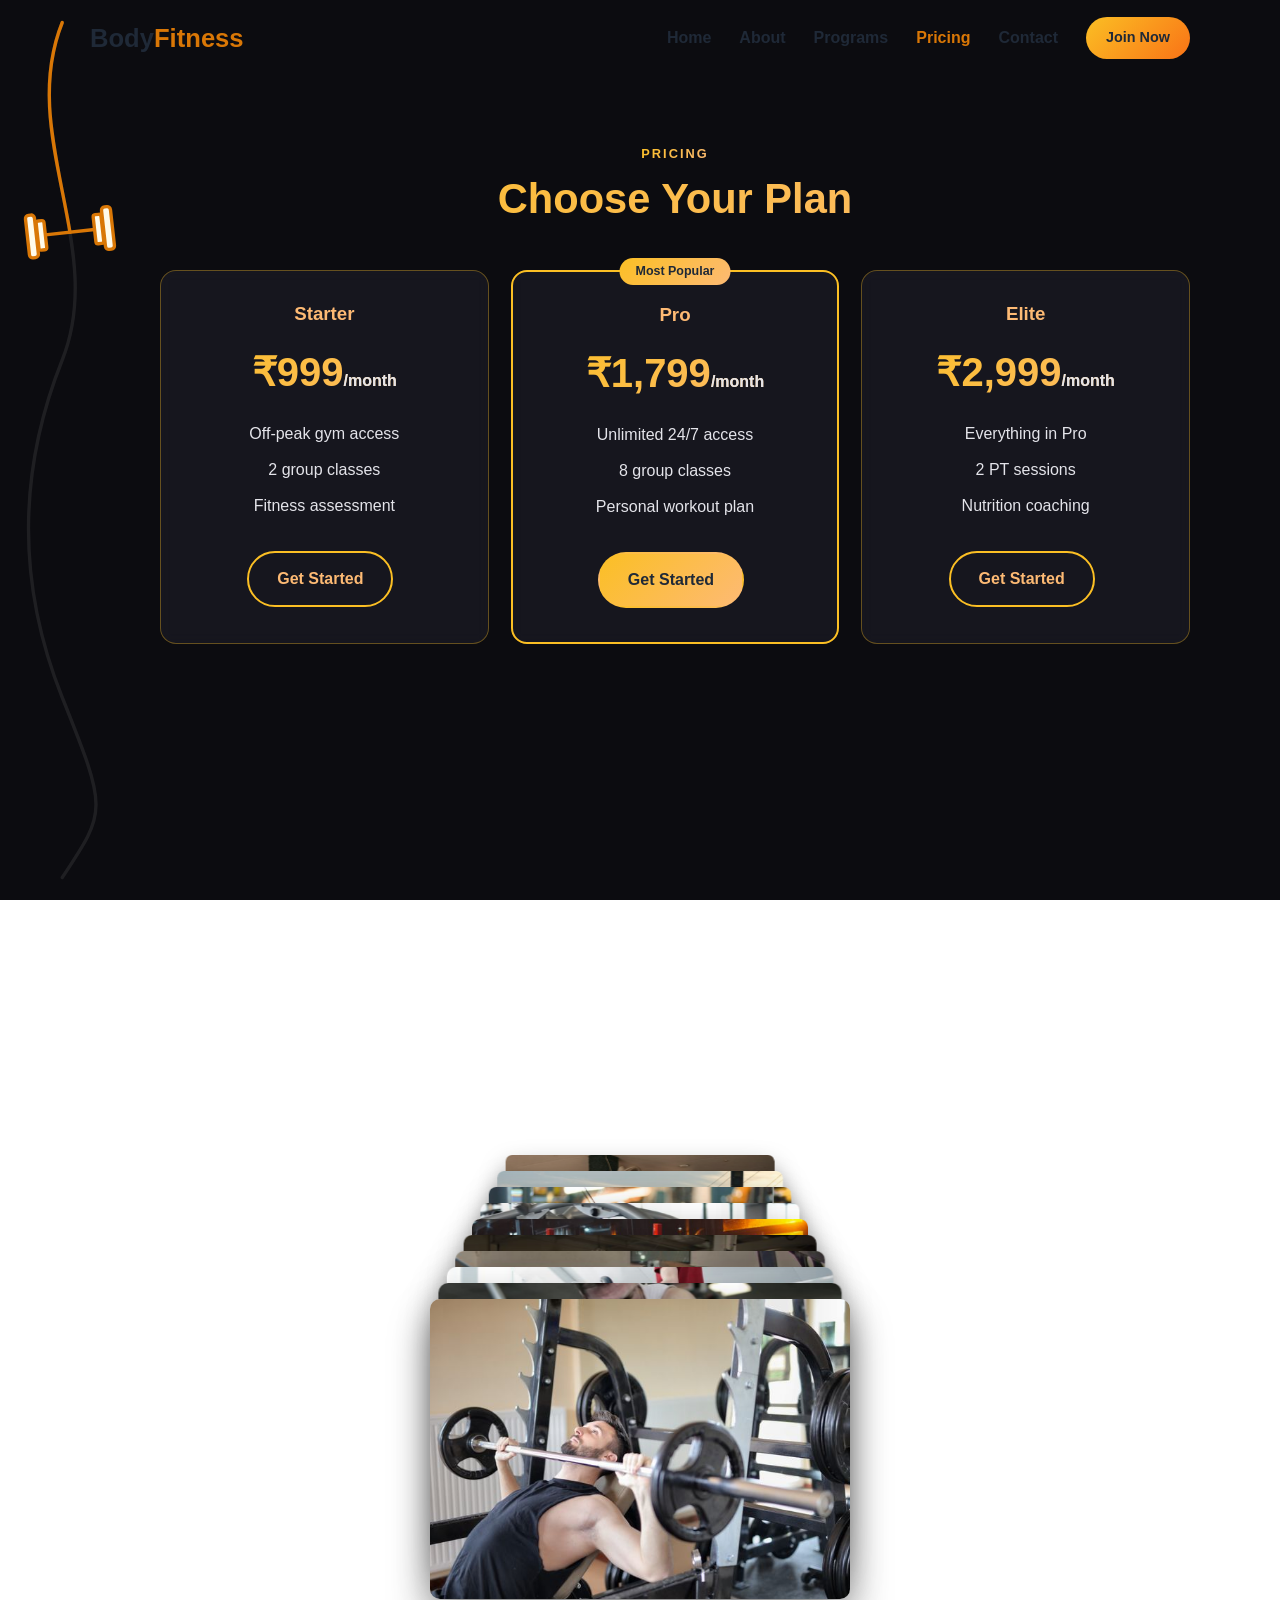
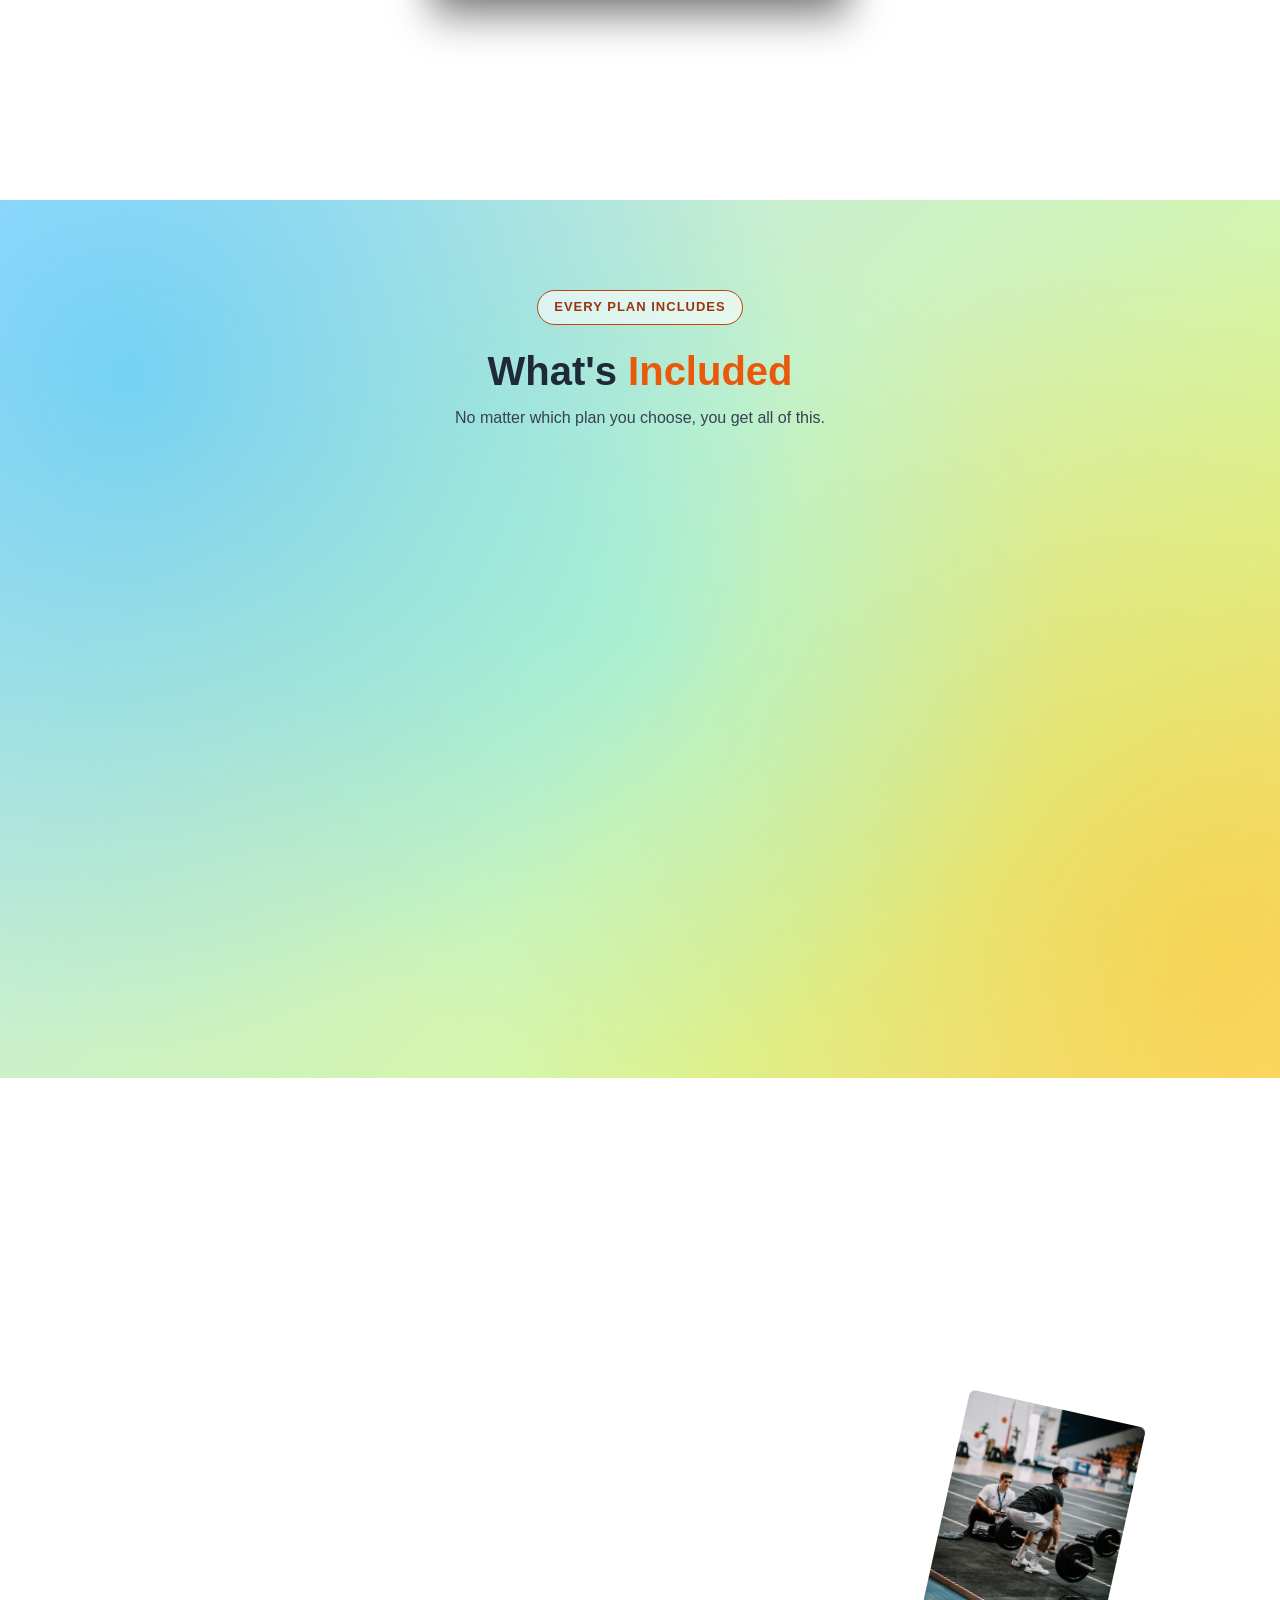
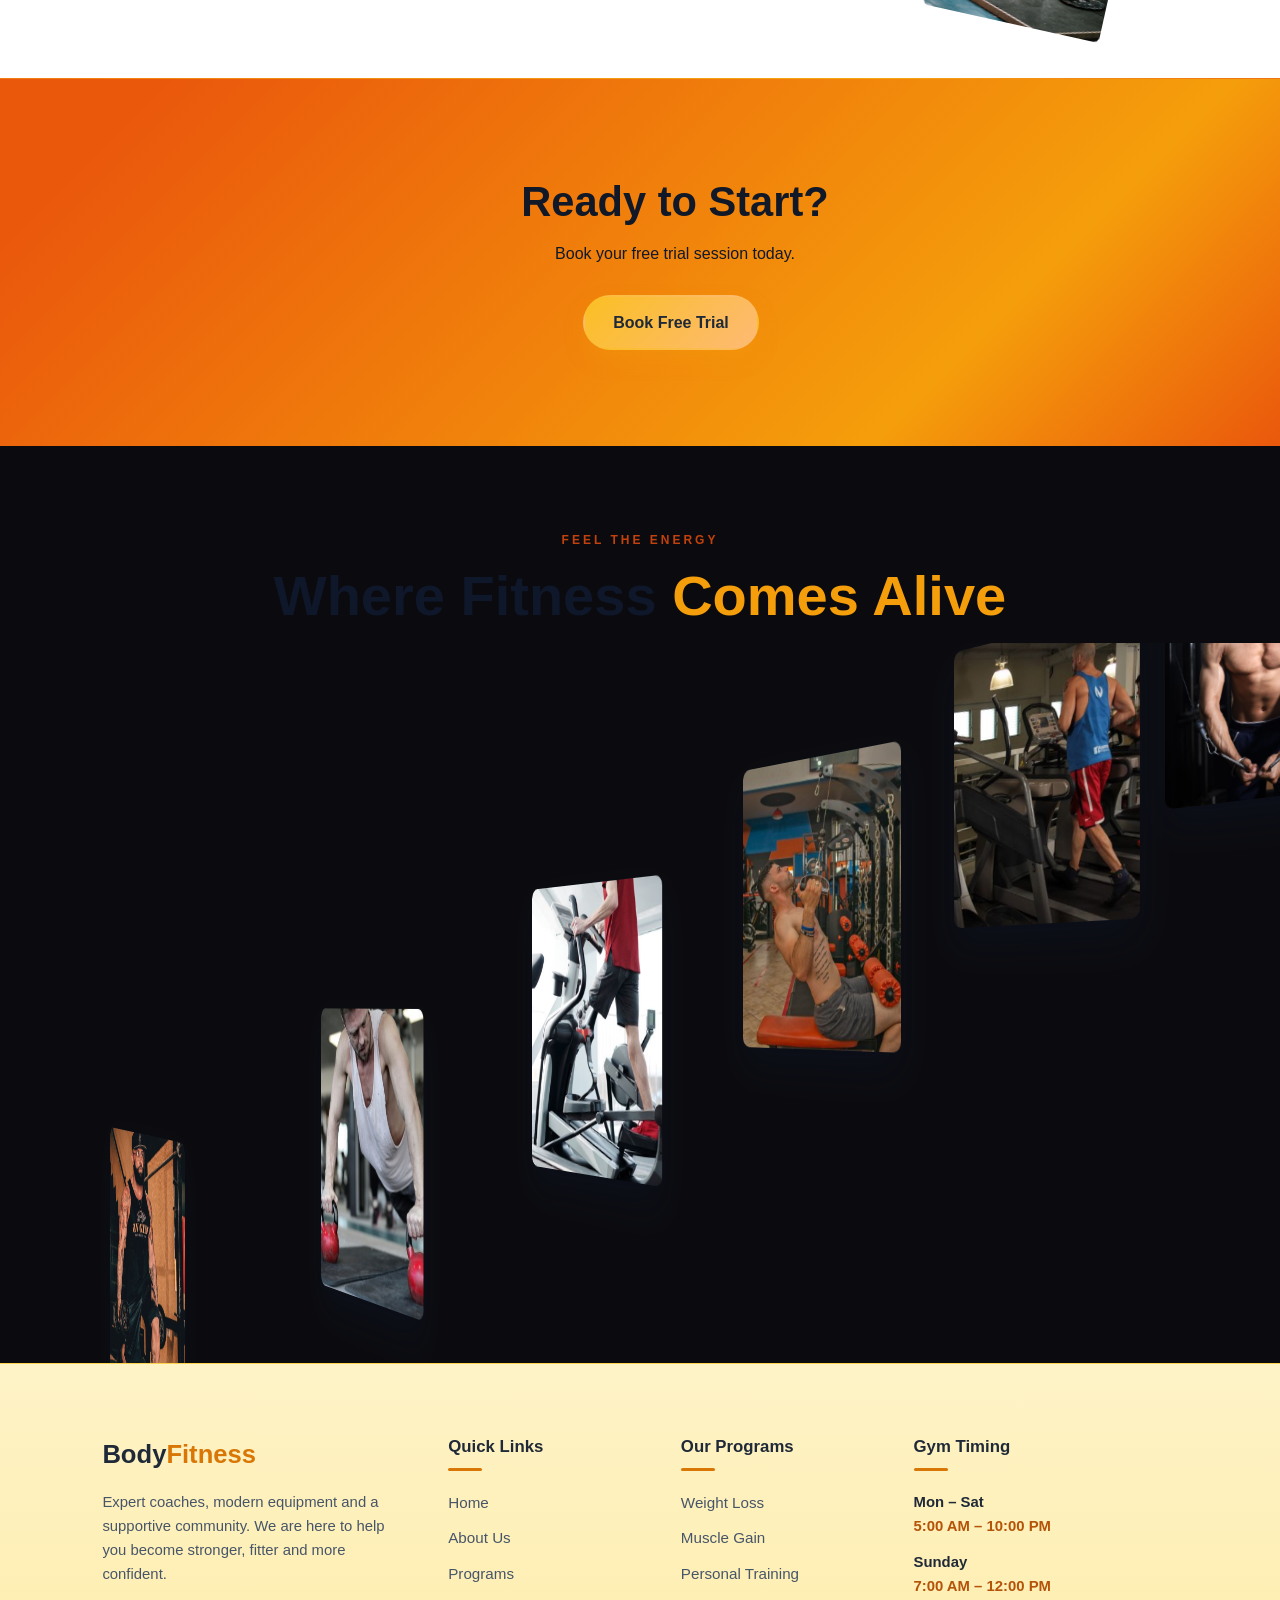
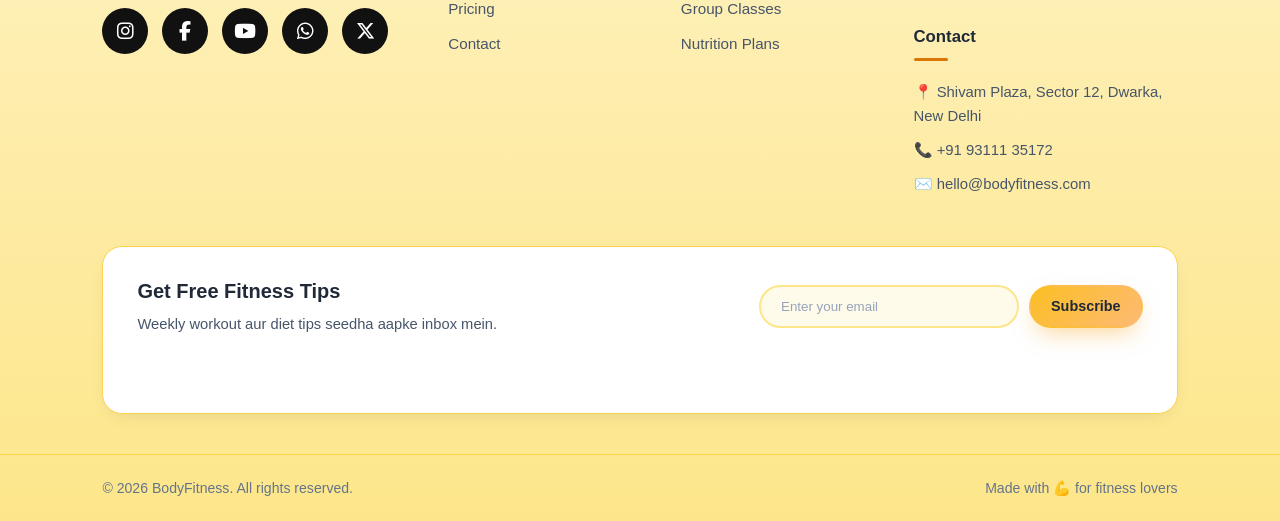
==== commit 1878389b: "this code update" ====
--- a/pricing.html
+++ b/pricing.html
@@ -80,8 +80,8 @@
 <!-- RECENT WORKS ANIMATION -->
 <section class="rw-section" id="recent-works">
   <div class="rw-head">
-    <span>RECENT WORKS</span>
-    <span>2023-2026</span>
+    <!-- <span>RECENT WORKS</span> -->
+    <!-- <span>2023-2026</span> -->
   </div>
 
   <div class="rw-scene">
--- a/style.css
+++ b/style.css
@@ -1932,7 +1932,7 @@
   text-align:center;
   /* background:linear-gradient(135deg,#0f0f14 0%,#2a1606 50%,#0f0f14 100%); */
   /* background:linear-gradient(135deg,#ea580c 5%,#f59e0b 75%,#ea580c 100%); */
-  background: linear-gradient(135deg,#ea580c 10%,#f59e0b 75%,#ea580c 100%);
+  background: #ffffff;
   position:relative;
   z-index:1;
 }
@@ -1962,7 +1962,7 @@
   margin-bottom:8px;
 }
 
-.map-head h2 span{ color:#fff; }
+.map-head h2 span{ color:#111827; }
 
 .map-head p{ color:#1f2937; }
 
@@ -2115,6 +2115,74 @@
   to   { transform: translateX(-50%); }
 }
 
+/* ===== MARQUEE - RESPONSIVE ===== */
+
+/* Smooth scroll ke liye */
+.marquee-inner {
+  will-change: transform;
+  backface-visibility: hidden;
+}
+
+/* Tablet (769px - 1024px) */
+@media (max-width: 1024px) {
+  .marquee { padding: 0.9rem 0; }
+  .marquee-inner { animation-duration: 14s; }
+  .marquee-inner span {
+    font-size: clamp(1.8rem, 4.6vw, 3rem);
+    padding-right: 1.8rem;
+  }
+}
+
+/* Big mobile / small tablet (481px - 768px) */
+@media (max-width: 768px) {
+  .marquee { padding: 0.75rem 0; }
+  .marquee-inner { animation-duration: 12s; }
+  .marquee-inner span {
+    font-size: clamp(1.5rem, 5.5vw, 2.4rem);
+    padding-right: 1.5rem;
+  }
+}
+
+/* Mobile L - 425px (401px - 480px) */
+@media (max-width: 480px) {
+  .marquee { padding: 0.6rem 0; }
+  .marquee-inner { animation-duration: 10s; }
+  .marquee-inner span {
+    font-size: 1.6rem;
+    padding-right: 1.2rem;
+  }
+}
+
+/* Mobile M - 375px (341px - 400px) */
+@media (max-width: 400px) {
+  .marquee-inner { animation-duration: 9s; }
+  .marquee-inner span {
+    font-size: 1.4rem;
+    padding-right: 1rem;
+  }
+}
+
+/* Mobile S - 320px (up to 340px) */
+@media (max-width: 340px) {
+  .marquee { padding: 0.5rem 0; }
+  .marquee-inner { animation-duration: 8s; }
+  .marquee-inner span {
+    font-size: 1.2rem;
+    padding-right: 0.9rem;
+  }
+}
+
+/* Touch devices: hover nahi hota, isliye pause rule hatao */
+@media (hover: none) {
+  .marquee:hover .marquee-inner { animation-play-state: running; }
+}
+
+/* Jinhone "reduce motion" on rakha hai */
+@media (prefers-reduced-motion: reduce) {
+  .marquee-inner { animation: none; }
+  .marquee { overflow-x: auto; }
+}
+
 .tm-section {
   padding: 100px 5vw;
   text-align: center;
@@ -2187,9 +2255,87 @@
 .c4 { background: #86efac; }
 .c5 { background: #7dd3fc; }
 
+/* ===== TESTIMONIALS - RESPONSIVE ===== */
+
+/* Tablet (769px - 1024px) */
+@media (max-width: 1024px) {
+  .tm-section { padding: 80px 5vw; }
+  .tm-hint { margin-bottom: 44px; }
+  .tm-card {
+    width: 210px;
+    height: 270px;
+    margin-left: -60px;
+    padding: 20px;
+  }
+}
+
+/* Big mobile / small tablet (601px - 768px) */
 @media (max-width: 768px) {
-  .tm-card { width: 170px; height: 240px; margin-left: -70px; padding: 16px; }
-  .tm-card p { font-size: 0.95rem; }
+  .tm-section { padding: 70px 5vw; }
+  .tm-stage { min-height: 320px; }
+  .tm-card {
+    width: 180px;
+    height: 250px;
+    margin-left: -70px;
+    padding: 16px;
+  }
+  .tm-card p { font-size: 1rem; }
+}
+
+/* Mobile (481px - 600px) */
+@media (max-width: 600px) {
+  .tm-eyebrow { font-size: 12px; letter-spacing: 2px; }
+  .tm-hint { margin-bottom: 36px; font-size: 14px; }
+  .tm-card {
+    width: 160px;
+    height: 235px;
+    margin-left: -80px;
+  }
+  .tm-card p { font-size: 0.9rem; }
+}
+
+/* Mobile L - 425px (401px - 480px) */
+@media (max-width: 480px) {
+  .tm-section { padding: 60px 4vw; }
+  .tm-stage { min-height: 300px; }
+  .tm-card {
+    width: 145px;
+    height: 225px;
+    margin-left: -87px;
+    padding: 14px;
+    border-radius: 14px;
+  }
+  .tm-card p { font-size: 0.85rem; line-height: 1.3; }
+  .tm-user { padding-top: 8px; }
+  .tm-user span { font-size: 11px; }
+}
+
+/* Mobile M - 375px (341px - 400px) */
+@media (max-width: 400px) {
+  .tm-stage { min-height: 280px; }
+  .tm-card {
+    width: 135px;
+    height: 210px;
+    margin-left: -85px;
+    padding: 12px;
+  }
+  .tm-card p { font-size: 0.8rem; }
+}
+
+/* Mobile S - 320px (up to 340px) */
+@media (max-width: 340px) {
+  .tm-section { padding: 50px 4vw; }
+  .tm-hint { margin-bottom: 28px; }
+  .tm-stage { min-height: 260px; }
+  .tm-card {
+    width: 122px;
+    height: 195px;
+    margin-left: -82px;
+    padding: 10px;
+    border-radius: 12px;
+  }
+  .tm-card p { font-size: 0.75rem; }
+  .tm-user span { font-size: 10px; }
 }
 
 .fx-card {
@@ -2576,9 +2722,41 @@
   display: block;
 }
 
-@media (max-width: 600px) {
-  .r3d-scene { height: 380px; perspective: 800px; }
+/* Laptop chhota / Tablet landscape */
+@media (max-width: 1024px) {
+  .r3d-section { padding: 70px 0 30px; }
+  .r3d-scene { height: 480px; perspective: 1100px; }
+  .r3d-tilt, .r3d-ring { width: 240px; height: 165px; }
+}
+
+/* Tablet (768px) */
+@media (max-width: 768px) {
+  .r3d-section { padding: 60px 0 30px; }
+  .r3d-head { padding: 0 16px; }
+  .r3d-scene { height: 420px; perspective: 1000px; }
+  .r3d-tilt, .r3d-ring { width: 220px; height: 150px; }
+}
+
+/* Mobile L (425px) */
+@media (max-width: 425px) {
+  .r3d-section { padding: 50px 0 20px; }
+  .r3d-eyebrow { font-size: 11px; letter-spacing: 2px; }
+  .r3d-scene { height: 340px; perspective: 800px; }
   .r3d-tilt, .r3d-ring { width: 180px; height: 125px; }
+  .r3d-card { border-radius: 8px; box-shadow: 0 6px 20px rgba(0,0,0,0.5); }
+}
+
+/* Mobile M (375px) */
+@media (max-width: 375px) {
+  .r3d-scene { height: 310px; perspective: 700px; }
+  .r3d-tilt, .r3d-ring { width: 160px; height: 112px; }
+}
+
+/* Mobile S (320px) */
+@media (max-width: 320px) {
+  .r3d-section { padding: 40px 0 10px; }
+  .r3d-scene { height: 280px; perspective: 600px; }
+  .r3d-tilt, .r3d-ring { width: 140px; height: 98px; }
 }
 
 /* ===== FREE TRIAL ===== */
@@ -2790,7 +2968,7 @@
 }
 
 /* ===== Recent Works animation ===== */
-.rw-section {
+/* .rw-section {
   position: relative;
   height: 100vh;
   background: #fff;
@@ -2839,4 +3017,172 @@
 .rw-card h2 {
   font-size: clamp(28px, 5vw, 56px);
   font-weight: 700;
+} */
+
+/* ===== Recent Works animation (complete + responsive) ===== */
+.rw-section {
+  position: relative;
+  height: 100vh;
+  height: 100svh;          /* mobile address bar fix */
+  min-height: 360px;
+  background: #fff;
+  color: #111;
+  overflow: hidden;
+  font-family: "Courier New", monospace;
+}
+
+.rw-head {
+  position: absolute;
+  top: 0; left: 0; right: 0;
+  display: flex;
+  justify-content: space-between;
+  padding: 16px 24px;
+  font-size: 12px;
+  letter-spacing: 1px;
+  z-index: 10;
+}
+
+.rw-scene {
+  height: 100%;
+  display: grid;
+  place-items: center;
+  perspective: 1200px;
+}
+
+.rw-stack {
+  position: relative;
+  width: min(420px, 70vw);
+  aspect-ratio: 7 / 5;
+  transform-style: preserve-3d;
+}
+
+.rw-card {
+  position: absolute;
+  inset: 0;
+  background: #ddd;
+  border-radius: 10px;
+  overflow: hidden;
+  box-shadow: 0 20px 40px rgba(0, 0, 0, 0.4);
+  will-change: transform, opacity;
+}
+
+.rw-card img {
+  width: 100%;
+  height: 100%;
+  object-fit: cover;
+  display: block;
+  pointer-events: none;
+  user-select: none;
+}
+
+/* ===== Tablet (769px - 1024px) ===== */
+@media (max-width: 1024px) {
+  .rw-stack { width: min(400px, 60vw); }
+  .rw-head  { padding: 16px 20px; }
+}
+
+/* ===== Big mobile / small tablet (481px - 768px) ===== */
+@media (max-width: 768px) {
+  .rw-stack { width: min(340px, 68vw); }
+  .rw-head  { font-size: 11px; padding: 14px 16px; }
+  .rw-card  { box-shadow: 0 14px 28px rgba(0, 0, 0, 0.35); }
+}
+
+/* ===== Mobile L - 425px (401px - 480px) ===== */
+@media (max-width: 480px) {
+  .rw-stack { width: min(290px, 74vw); }
+  .rw-card  { border-radius: 8px; box-shadow: 0 10px 22px rgba(0, 0, 0, 0.35); }
+}
+
+/* ===== Mobile M - 375px (341px - 400px) ===== */
+@media (max-width: 400px) {
+  .rw-stack { width: min(260px, 76vw); }
+  .rw-head  { font-size: 10px; }
+}
+
+/* ===== Mobile S - 320px (up to 340px) ===== */
+@media (max-width: 340px) {
+  .rw-stack { width: min(225px, 76vw); }
+  .rw-head  { font-size: 9px; padding: 12px; }
+  .rw-card  { border-radius: 6px; }
+}
+
+/* ===== Landscape phone (height kam) ===== */
+@media (max-height: 500px) and (orientation: landscape) {
+  .rw-stack { width: min(300px, 70svh); }
+  .rw-head  { font-size: 10px; padding: 10px 16px; }
+}
+
+.wk-slider {
+  overflow: hidden;
+}
+
+.wk-track {
+  display: flex;
+  gap: 24px;
+  width: max-content;
+  transition: none !important;
+  will-change: transform;
+}
+
+.wk-card {
+  flex: 0 0 auto;
+}
+
+.wk-slider { overflow: hidden; }
+
+.wk-track {
+  display: flex;
+  gap: 24px;
+  width: max-content;
+  transition: none !important;
+  animation: none !important;
+  will-change: transform;
+}
+
+.wk-card,
+.wk-card.active {
+  flex: 0 0 260px !important;
+  width: 260px !important;
+  margin: 0 !important;
+  transform: none !important;
+  transition: none !important;
+}
+
+.wk-card .wk-panel { opacity: 0; transition: opacity .4s; }
+.wk-card.active .wk-panel { opacity: 1; }
+
+@media (max-width: 768px) {
+  /* menu panel white */
+  .nav ul,
+  .nav .nav-links,
+  .nav .nav-menu,
+  .nav .menu,
+  .nav .links,
+  .nav .mobile-menu,
+  .nav .open,
+  .nav .active {
+    background: #ffffff !important;
+    backdrop-filter: none !important;
+  }
+
+  /* links dark aur clear */
+  .nav ul a,
+  .nav .nav-links a,
+  .nav .nav-menu a,
+  .nav .menu a,
+  .nav .links a,
+  .nav .mobile-menu a {
+    color: #111827 !important;
+    opacity: 1 !important;
+    visibility: visible !important;
+    font-weight: 600;
+  }
+
+  /* Join Now button apna orange look rakhe */
+  .nav .btn,
+  .nav .join-btn,
+  .nav a.btn {
+    color: #fff !important;
+  }
 }
